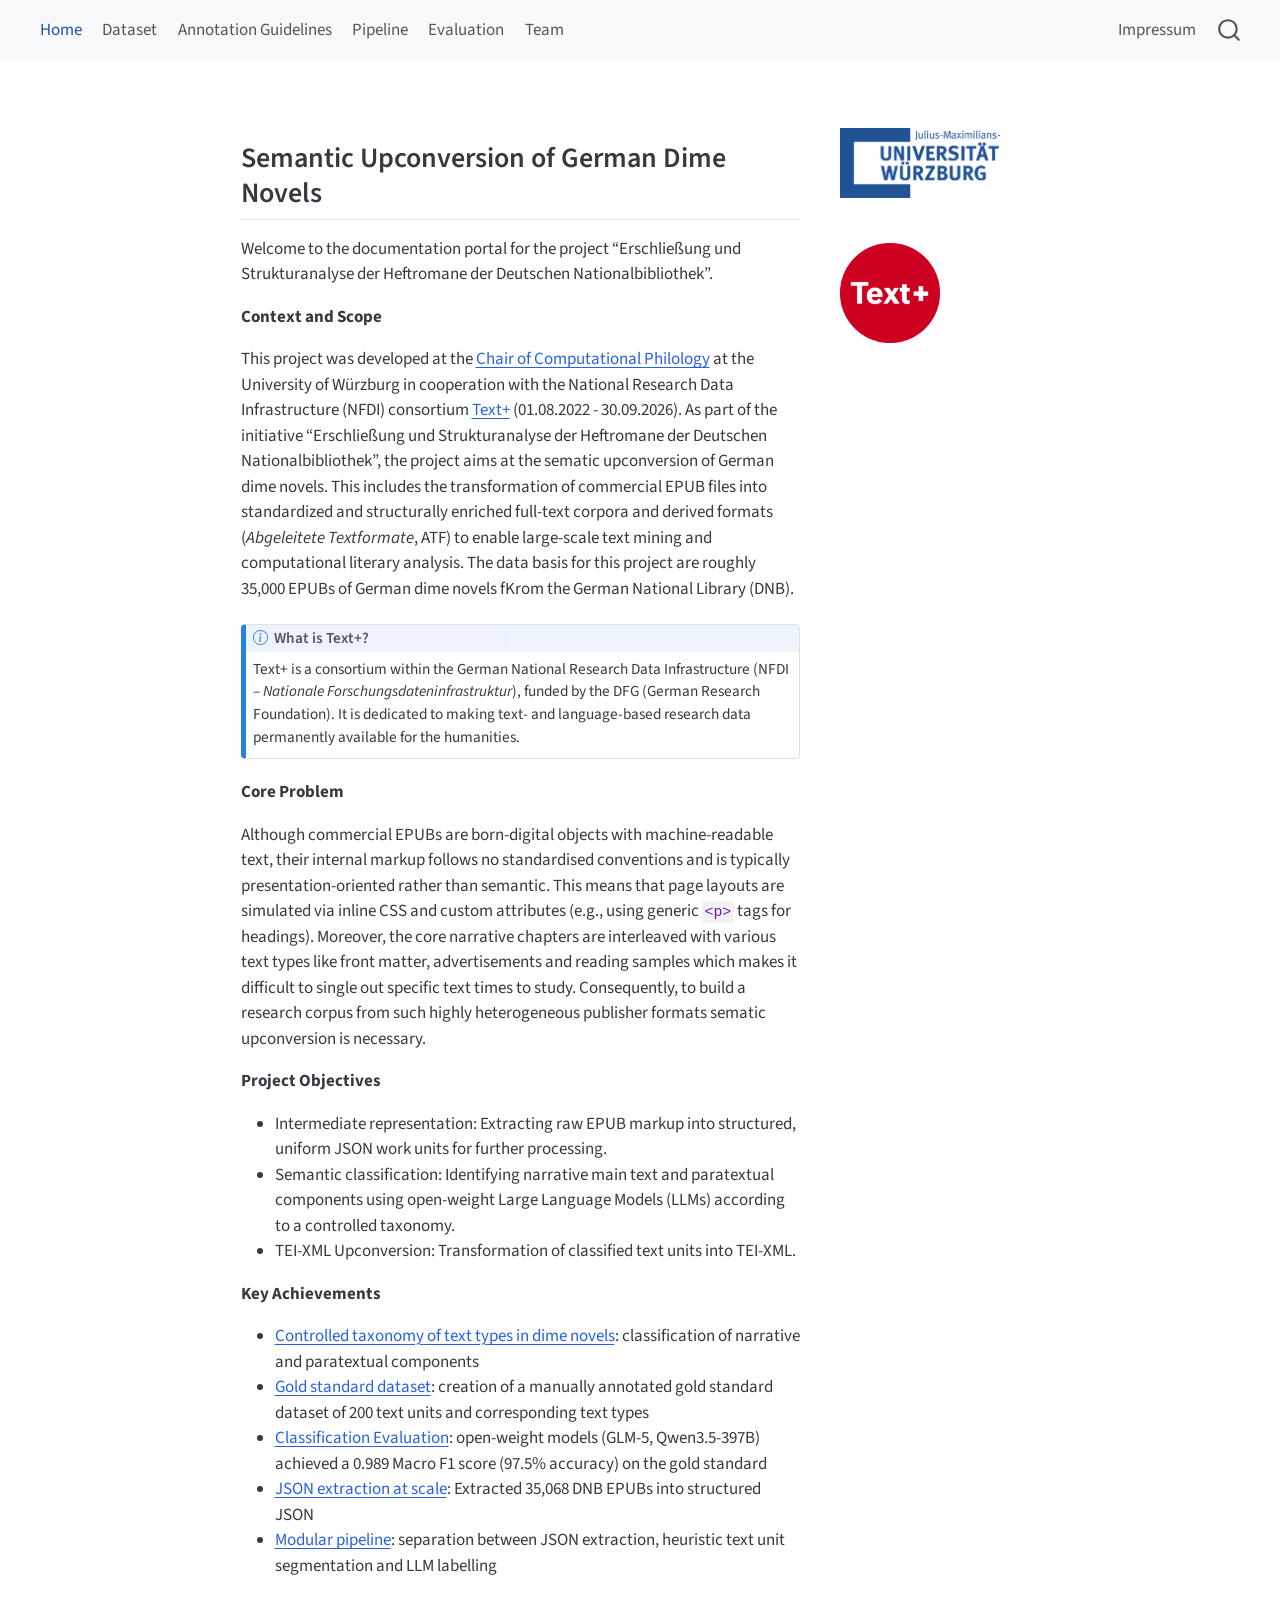
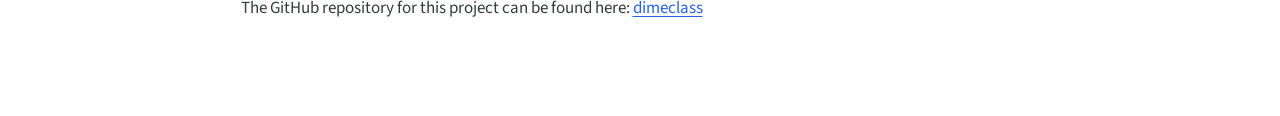
==== docs/index.html @ 3ae47a6f "Initial semantic upconversion website" ====
<!DOCTYPE html>
<html xmlns="http://www.w3.org/1999/xhtml" lang="en" xml:lang="en"><head>

<meta charset="utf-8">
<meta name="generator" content="quarto-1.10.18">

<meta name="viewport" content="width=device-width, initial-scale=1.0, user-scalable=yes">


<title>index</title>
<style>
/* Default styles provided by pandoc.
** See https://pandoc.org/MANUAL.html#variables-for-html for config info.
*/
span.smallcaps{font-variant: small-caps;}
div.columns{display: flex; gap: 1.5em;}
div.column{flex: auto;}
@media screen {
div.columns{gap: min(4vw, 1.5em);}
div.column{overflow-x: auto;}
}
div.hanging-indent{margin-left: 1.5em; text-indent: -1.5em;}
ul.task-list{list-style: none;}
ul.task-list li input[type="checkbox"] {
  width: 0.8em;
  margin: 0 0.8em 0.2em -1em; /* quarto-specific, see https://github.com/quarto-dev/quarto-cli/issues/4556 */ 
  vertical-align: middle;
}
</style>


<script src="site_libs/quarto-nav/quarto-nav.js"></script>
<script src="site_libs/quarto-nav/headroom.min.js"></script>
<script src="site_libs/clipboard/clipboard.min.js"></script>
<script src="site_libs/quarto-search/autocomplete.umd.js"></script>
<script src="site_libs/quarto-search/fuse.min.js"></script>
<script src="site_libs/quarto-search/quarto-search.js"></script>
<meta name="quarto:offset" content="./">
<script src="site_libs/quarto-html/quarto.js" type="module"></script>
<script src="site_libs/quarto-html/tabsets/tabsets.js" type="module"></script>
<script src="site_libs/quarto-html/popper.min.js"></script>
<script src="site_libs/quarto-html/tippy.umd.min.js"></script>
<script src="site_libs/quarto-html/anchor.min.js"></script>
<link href="site_libs/quarto-html/tippy.css" rel="stylesheet">
<link href="site_libs/quarto-html/quarto-syntax-highlighting-64a204ab8560d761af7679ceaba22944.css" rel="stylesheet" id="quarto-text-highlighting-styles">
<script src="site_libs/bootstrap/bootstrap.min.js"></script>
<link href="site_libs/bootstrap/bootstrap-icons.css" rel="stylesheet">
<link href="site_libs/bootstrap/bootstrap-172ba59bd5e0b52282274ba0c0cc16fc.min.css" rel="stylesheet" append-hash="true" id="quarto-bootstrap" data-mode="light">
<script id="quarto-search-options" type="application/json">{
  "location": "navbar",
  "copy-button": false,
  "collapse-after": 3,
  "panel-placement": "end",
  "type": "overlay",
  "limit": 50,
  "keyboard-shortcut": [
    "f",
    "/",
    "s"
  ],
  "show-item-context": false,
  "language": {
    "search-no-results-text": "No results",
    "search-matching-documents-text": "matching documents",
    "search-copy-link-title": "Copy link to search",
    "search-hide-matches-text": "Hide additional matches",
    "search-more-match-text": "more match in this document",
    "search-more-matches-text": "more matches in this document",
    "search-clear-button-title": "Clear",
    "search-text-placeholder": "",
    "search-detached-cancel-button-title": "Cancel",
    "search-submit-button-title": "Submit",
    "search-label": "Search"
  }
}</script>


</head>

<body class="nav-fixed fullcontent quarto-light">

<div id="quarto-search-results"></div>
  <header id="quarto-header" class="headroom fixed-top">
    <nav class="navbar navbar-expand-lg " data-bs-theme="dark">
      <div class="navbar-container container-fluid">
            <div id="quarto-search" class="" title="Search"></div>
          <button class="navbar-toggler" type="button" data-bs-toggle="collapse" data-bs-target="#navbarCollapse" aria-controls="navbarCollapse" role="menu" aria-expanded="false" aria-label="Toggle navigation" onclick="if (window.quartoToggleHeadroom) { window.quartoToggleHeadroom(); }">
  <span class="navbar-toggler-icon"></span>
</button>
          <div class="collapse navbar-collapse" id="navbarCollapse">
            <ul class="navbar-nav navbar-nav-scroll me-auto">
  <li class="nav-item">
    <a class="nav-link active" href="./index.html" aria-current="page"> 
<span class="menu-text">Home</span></a>
  </li>  
  <li class="nav-item">
    <a class="nav-link" href="./dataset.html"> 
<span class="menu-text">Dataset</span></a>
  </li>  
  <li class="nav-item">
    <a class="nav-link" href="./guidelines.html"> 
<span class="menu-text">Annotation Guidelines</span></a>
  </li>  
  <li class="nav-item">
    <a class="nav-link" href="./pipeline.html"> 
<span class="menu-text">Pipeline</span></a>
  </li>  
  <li class="nav-item">
    <a class="nav-link" href="./evaluation.html"> 
<span class="menu-text">Evaluation</span></a>
  </li>  
  <li class="nav-item">
    <a class="nav-link" href="./team.html"> 
<span class="menu-text">Team</span></a>
  </li>  
</ul>
            <ul class="navbar-nav navbar-nav-scroll ms-auto">
  <li class="nav-item">
    <a class="nav-link" href="./impressum.html"> 
<span class="menu-text">Impressum</span></a>
  </li>  
</ul>
          </div> <!-- /navcollapse -->
            <div class="quarto-navbar-tools">
</div>
      </div> <!-- /container-fluid -->
    </nav>
</header>
<!-- content -->
<div id="quarto-content" class="quarto-container page-columns page-rows-contents page-layout-article page-navbar">
<!-- sidebar -->
<!-- margin-sidebar -->
    
<!-- main -->
<main class="content" id="quarto-document-content"><header id="title-block-header" class="quarto-title-block"></header>




<div class="columns">
<div class="column" style="width:70%;">
<section id="semantic-upconversion-of-german-dime-novels" class="level2">
<h2 class="anchored" data-anchor-id="semantic-upconversion-of-german-dime-novels">Semantic Upconversion of German Dime Novels</h2>
<p>Welcome to the documentation portal for the project “Erschließung und Strukturanalyse der Heftromane der Deutschen Nationalbibliothek”.</p>
<p><strong>Context and Scope</strong></p>
<p>This project was developed at the <a href="https://www.germanistik.uni-wuerzburg.de/computerphilologie/">Chair of Computational Philology</a> at the University of Würzburg in cooperation with the National Research Data Infrastructure (NFDI) consortium <a href="https://text-plus.org/">Text+</a> (01.08.2022 - 30.09.2026). As part of the initiative “Erschließung und Strukturanalyse der Heftromane der Deutschen Nationalbibliothek”, the project aims at the sematic upconversion of German dime novels. This includes the transformation of commercial EPUB files into standardized and structurally enriched full-text corpora and derived formats (<em>Abgeleitete Textformate</em>, ATF) to enable large-scale text mining and computational literary analysis. The data basis for this project are roughly 35,000 EPUBs of German dime novels fKrom the German National Library (DNB).</p>
<div class="callout callout-style-default callout-note callout-titled">
<div class="callout-header d-flex align-content-center">
<div class="callout-icon-container">
<i class="callout-icon"></i>
</div>
<div class="callout-title-container flex-fill">
<span class="screen-reader-only">Note</span>What is Text+?
</div>
</div>
<div class="callout-body-container callout-body">
<p>Text+ is a consortium within the German National Research Data Infrastructure (NFDI – <em>Nationale Forschungsdateninfrastruktur</em>), funded by the DFG (German Research Foundation). It is dedicated to making text- and language-based research data permanently available for the humanities.</p>
</div>
</div>
<p><strong>Core Problem</strong></p>
<p>Although commercial EPUBs are born-digital objects with machine-readable text, their internal markup follows no standardised conventions and is typically presentation-oriented rather than semantic. This means that page layouts are simulated via inline CSS and custom attributes (e.g., using generic <code>&lt;p&gt;</code> tags for headings). Moreover, the core narrative chapters are interleaved with various text types like front matter, advertisements and reading samples which makes it difficult to single out specific text times to study. Consequently, to build a research corpus from such highly heterogeneous publisher formats sematic upconversion is necessary.</p>
<p><strong>Project Objectives</strong></p>
<ul>
<li>Intermediate representation: Extracting raw EPUB markup into structured, uniform JSON work units for further processing.</li>
<li>Semantic classification: Identifying narrative main text and paratextual components using open-weight Large Language Models (LLMs) according to a controlled taxonomy.</li>
<li>TEI-XML Upconversion: Transformation of classified text units into TEI-XML.</li>
</ul>
<p><strong>Key Achievements</strong></p>
<ul>
<li><a href="./guidelines.html">Controlled taxonomy of text types in dime novels</a>: classification of narrative and paratextual components</li>
<li><a href="./dataset.html">Gold standard dataset</a>: creation of a manually annotated gold standard dataset of 200 text units and corresponding text types</li>
<li><a href="./evaluation.html">Classification Evaluation</a>: open-weight models (GLM-5, Qwen3.5-397B) achieved a 0.989 Macro F1 score (97.5% accuracy) on the gold standard</li>
<li><a href="./pipeline.html">JSON extraction at scale</a>: Extracted 35,068 DNB EPUBs into structured JSON</li>
<li><a href="./pipeline.html#stage-1-from-heterogeneous-epubs-to-normalized-json">Modular pipeline</a>: separation between JSON extraction, heuristic text unit segmentation and LLM labelling</li>
</ul>
<p>The GitHub repository for this project can be found here: <a href="https://github.com/cophi-wue/dimeclass">dimeclass</a></p>
</section>
</div><div class="column" style="width:5%;">

</div><div class="column" style="width:25%;">
<div style="display: flex; flex-direction: column; align-items: center; gap: 28px; padding-top: 20px;">
<p><a href="https://www.uni-wuerzburg.de"><img src="images/unilogo4cohne.png" class="img-fluid" style="width:80.0%"></a></p>
<p><a href="https://www.text-plus.org"><img src="images/textplus_logo_RGB.png" class="img-fluid" style="width:50.0%"></a></p>
</div>
</div>
</div>



</main> <!-- /main -->
<script id="quarto-html-after-body" type="application/javascript">
  window.document.addEventListener("DOMContentLoaded", function (event) {
    const icon = "";
    const anchorJS = new window.AnchorJS();
    anchorJS.options = {
      placement: 'right',
      icon: icon
    };
    anchorJS.add('.anchored');
    const isCodeAnnotation = (el) => {
      for (const clz of el.classList) {
        if (clz.startsWith('code-annotation-')) {                     
          return true;
        }
      }
      return false;
    }
    const onCopySuccess = function(e) {
      // button target
      const button = e.trigger;
      // don't keep focus
      button.blur();
      // flash "checked"
      button.classList.add('code-copy-button-checked');
      var currentTitle = button.getAttribute("title");
      button.setAttribute("title", "Copied!");
      let tooltip;
      if (window.bootstrap) {
        button.setAttribute("data-bs-toggle", "tooltip");
        button.setAttribute("data-bs-placement", "left");
        button.setAttribute("data-bs-title", "Copied!");
        tooltip = new bootstrap.Tooltip(button, 
          { trigger: "manual", 
            customClass: "code-copy-button-tooltip",
            offset: [0, -8]});
        tooltip.show();    
      }
      setTimeout(function() {
        if (tooltip) {
          tooltip.hide();
          button.removeAttribute("data-bs-title");
          button.removeAttribute("data-bs-toggle");
          button.removeAttribute("data-bs-placement");
        }
        button.setAttribute("title", currentTitle);
        button.classList.remove('code-copy-button-checked');
      }, 1000);
      // clear code selection
      e.clearSelection();
    }
    const getTextToCopy = function(trigger) {
      const outerScaffold = trigger.parentElement.cloneNode(true);
      const codeEl = outerScaffold.querySelector('code');
      for (const childEl of codeEl.children) {
        if (isCodeAnnotation(childEl)) {
          childEl.remove();
        }
      }
      return codeEl.innerText;
    }
    const clipboard = new window.ClipboardJS('.code-copy-button:not([data-in-quarto-modal])', {
      text: getTextToCopy
    });
    clipboard.on('success', onCopySuccess);
    if (window.document.getElementById('quarto-embedded-source-code-modal')) {
      const clipboardModal = new window.ClipboardJS('.code-copy-button[data-in-quarto-modal]', {
        text: getTextToCopy,
        container: window.document.getElementById('quarto-embedded-source-code-modal')
      });
      clipboardModal.on('success', onCopySuccess);
    }
      var localhostRegex = new RegExp(/^(?:http|https):\/\/localhost\:?[0-9]*\//);
      var mailtoRegex = new RegExp(/^mailto:/);
        var filterRegex = new RegExp('/' + window.location.host + '/');
      var isInternal = (href) => {
          return filterRegex.test(href) || localhostRegex.test(href) || mailtoRegex.test(href);
      }
      // Inspect non-navigation links and adorn them if external
     var links = window.document.querySelectorAll('a[href]:not(.nav-link):not(.navbar-brand):not(.toc-action):not(.sidebar-link):not(.sidebar-item-toggle):not(.pagination-link):not(.no-external):not([aria-hidden]):not(.dropdown-item):not(.quarto-navigation-tool):not(.about-link)');
      for (var i=0; i<links.length; i++) {
        const link = links[i];
        if (!isInternal(link.href)) {
          // undo the damage that might have been done by quarto-nav.js in the case of
          // links that we want to consider external
          if (link.dataset.originalHref !== undefined) {
            link.href = link.dataset.originalHref;
          }
        }
      }
    function tippyHover(el, contentFn, onTriggerFn, onUntriggerFn) {
      const config = {
        allowHTML: true,
        maxWidth: 500,
        delay: 100,
        arrow: false,
        appendTo: function(el) {
            return el.parentElement;
        },
        interactive: true,
        interactiveBorder: 10,
        theme: 'quarto',
        placement: 'bottom-start',
      };
      if (contentFn) {
        config.content = contentFn;
      }
      if (onTriggerFn) {
        config.onTrigger = onTriggerFn;
      }
      if (onUntriggerFn) {
        config.onUntrigger = onUntriggerFn;
      }
      window.tippy(el, config); 
    }
    const noterefs = window.document.querySelectorAll('a[role="doc-noteref"]');
    for (var i=0; i<noterefs.length; i++) {
      const ref = noterefs[i];
      tippyHover(ref, function() {
        // use id or data attribute instead here
        let href = ref.getAttribute('data-footnote-href') || ref.getAttribute('href');
        try { href = new URL(href).hash; } catch {}
        const id = href.replace(/^#\/?/, "");
        const note = window.document.getElementById(id);
        if (note) {
          return note.innerHTML;
        } else {
          return "";
        }
      });
    }
    const xrefs = window.document.querySelectorAll('a.quarto-xref');
    const processXRef = (id, note) => {
      // Strip column container classes
      const stripColumnClz = (el) => {
        el.classList.remove("page-full", "page-columns");
        if (el.children) {
          for (const child of el.children) {
            stripColumnClz(child);
          }
        }
      }
      stripColumnClz(note)
      if (id === null || id.startsWith('sec-')) {
        // Special case sections, only their first couple elements
        const container = document.createElement("div");
        if (note.children && note.children.length > 2) {
          container.appendChild(note.children[0].cloneNode(true));
          for (let i = 1; i < note.children.length; i++) {
            const child = note.children[i];
            if (child.tagName === "P" && child.innerText === "") {
              continue;
            } else {
              container.appendChild(child.cloneNode(true));
              break;
            }
          }
          if (window.Quarto?.typesetMath) {
            window.Quarto.typesetMath(container);
          }
          return container.innerHTML
        } else {
          if (window.Quarto?.typesetMath) {
            window.Quarto.typesetMath(note);
          }
          return note.innerHTML;
        }
      } else {
        // Remove any anchor links if they are present
        const anchorLink = note.querySelector('a.anchorjs-link');
        if (anchorLink) {
          anchorLink.remove();
        }
        if (window.Quarto?.typesetMath) {
          window.Quarto.typesetMath(note);
        }
        if (note.classList.contains("callout")) {
          return note.outerHTML;
        } else {
          return note.innerHTML;
        }
      }
    }
    for (var i=0; i<xrefs.length; i++) {
      const xref = xrefs[i];
      tippyHover(xref, undefined, function(instance) {
        instance.disable();
        let url = xref.getAttribute('href');
        let hash = undefined; 
        if (url.startsWith('#')) {
          hash = url;
        } else {
          try { hash = new URL(url).hash; } catch {}
        }
        if (hash) {
          const id = hash.replace(/^#\/?/, "");
          const note = window.document.getElementById(id);
          if (note !== null) {
            try {
              const html = processXRef(id, note.cloneNode(true));
              instance.setContent(html);
            } finally {
              instance.enable();
              instance.show();
            }
          } else {
            // See if we can fetch this
            fetch(url.split('#')[0])
            .then(res => res.text())
            .then(html => {
              const parser = new DOMParser();
              const htmlDoc = parser.parseFromString(html, "text/html");
              const note = htmlDoc.getElementById(id);
              if (note !== null) {
                const html = processXRef(id, note);
                instance.setContent(html);
              } 
            }).finally(() => {
              instance.enable();
              instance.show();
            });
          }
        } else {
          // See if we can fetch a full url (with no hash to target)
          // This is a special case and we should probably do some content thinning / targeting
          fetch(url)
          .then(res => res.text())
          .then(html => {
            const parser = new DOMParser();
            const htmlDoc = parser.parseFromString(html, "text/html");
            const note = htmlDoc.querySelector('main.content');
            if (note !== null) {
              // This should only happen for chapter cross references
              // (since there is no id in the URL)
              // remove the first header
              if (note.children.length > 0 && note.children[0].tagName === "HEADER") {
                note.children[0].remove();
              }
              const html = processXRef(null, note);
              instance.setContent(html);
            } 
          }).finally(() => {
            instance.enable();
            instance.show();
          });
        }
      }, function(instance) {
      });
    }
        let selectedAnnoteEl;
        const selectorForAnnotation = ( cell, annotation) => {
          let cellAttr = 'data-code-cell="' + cell + '"';
          let lineAttr = 'data-code-annotation="' +  annotation + '"';
          const selector = 'span[' + cellAttr + '][' + lineAttr + ']';
          return selector;
        }
        const selectCodeLines = (annoteEl) => {
          const doc = window.document;
          const targetCell = annoteEl.getAttribute("data-target-cell");
          const targetAnnotation = annoteEl.getAttribute("data-target-annotation");
          const annoteSpan = window.document.querySelector(selectorForAnnotation(targetCell, targetAnnotation));
          const lines = annoteSpan.getAttribute("data-code-lines").split(",");
          const lineIds = lines.map((line) => {
            return targetCell + "-" + line;
          })
          let top = null;
          let height = null;
          let parent = null;
          if (lineIds.length > 0) {
              //compute the position of the single el (top and bottom and make a div)
              const el = window.document.getElementById(lineIds[0]);
              top = el.offsetTop;
              height = el.offsetHeight;
              parent = el.parentElement.parentElement;
            if (lineIds.length > 1) {
              const lastEl = window.document.getElementById(lineIds[lineIds.length - 1]);
              const bottom = lastEl.offsetTop + lastEl.offsetHeight;
              height = bottom - top;
            }
            if (top !== null && height !== null && parent !== null) {
              // cook up a div (if necessary) and position it 
              let div = window.document.getElementById("code-annotation-line-highlight");
              if (div === null) {
                div = window.document.createElement("div");
                div.setAttribute("id", "code-annotation-line-highlight");
                div.style.position = 'absolute';
                parent.appendChild(div);
              }
              div.style.top = top - 2 + "px";
              div.style.height = height + 4 + "px";
              div.style.left = 0;
              let gutterDiv = window.document.getElementById("code-annotation-line-highlight-gutter");
              if (gutterDiv === null) {
                gutterDiv = window.document.createElement("div");
                gutterDiv.setAttribute("id", "code-annotation-line-highlight-gutter");
                gutterDiv.style.position = 'absolute';
                const codeCell = window.document.getElementById(targetCell);
                const gutter = codeCell.querySelector('.code-annotation-gutter');
                gutter.appendChild(gutterDiv);
              }
              gutterDiv.style.top = top - 2 + "px";
              gutterDiv.style.height = height + 4 + "px";
            }
            selectedAnnoteEl = annoteEl;
          }
        };
        const unselectCodeLines = () => {
          const elementsIds = ["code-annotation-line-highlight", "code-annotation-line-highlight-gutter"];
          elementsIds.forEach((elId) => {
            const div = window.document.getElementById(elId);
            if (div) {
              div.remove();
            }
          });
          selectedAnnoteEl = undefined;
        };
          // Handle positioning of the toggle
      window.addEventListener(
        "resize",
        throttle(() => {
          elRect = undefined;
          if (selectedAnnoteEl) {
            selectCodeLines(selectedAnnoteEl);
          }
        }, 10)
      );
      function throttle(fn, ms) {
      let throttle = false;
      let timer;
        return (...args) => {
          if(!throttle) { // first call gets through
              fn.apply(this, args);
              throttle = true;
          } else { // all the others get throttled
              if(timer) clearTimeout(timer); // cancel #2
              timer = setTimeout(() => {
                fn.apply(this, args);
                timer = throttle = false;
              }, ms);
          }
        };
      }
        // Attach click handler to the DT
        const annoteDls = window.document.querySelectorAll('dt[data-target-cell]');
        for (const annoteDlNode of annoteDls) {
          annoteDlNode.addEventListener('click', (event) => {
            const clickedEl = event.target;
            if (clickedEl !== selectedAnnoteEl) {
              unselectCodeLines();
              const activeEl = window.document.querySelector('dt[data-target-cell].code-annotation-active');
              if (activeEl) {
                activeEl.classList.remove('code-annotation-active');
              }
              selectCodeLines(clickedEl);
              clickedEl.classList.add('code-annotation-active');
            } else {
              // Unselect the line
              unselectCodeLines();
              clickedEl.classList.remove('code-annotation-active');
            }
          });
        }
    const findCites = (el) => {
      const parentEl = el.parentElement;
      if (parentEl) {
        const cites = parentEl.dataset.cites;
        if (cites) {
          return {
            el,
            cites: cites.split(' ')
          };
        } else {
          return findCites(el.parentElement)
        }
      } else {
        return undefined;
      }
    };
    var bibliorefs = window.document.querySelectorAll('a[role="doc-biblioref"]');
    for (var i=0; i<bibliorefs.length; i++) {
      const ref = bibliorefs[i];
      const citeInfo = findCites(ref);
      if (citeInfo) {
        tippyHover(citeInfo.el, function() {
          var popup = window.document.createElement('div');
          citeInfo.cites.forEach(function(cite) {
            var citeDiv = window.document.createElement('div');
            citeDiv.classList.add('hanging-indent');
            citeDiv.classList.add('csl-entry');
            var biblioDiv = window.document.getElementById('ref-' + cite);
            if (biblioDiv) {
              citeDiv.innerHTML = biblioDiv.innerHTML;
            }
            popup.appendChild(citeDiv);
          });
          return popup.innerHTML;
        });
      }
    }
  });
  </script>
</div> <!-- /content -->




</body></html>
---- docs/site_libs/quarto-html/tippy.css ----
.tippy-box[data-animation=fade][data-state=hidden]{opacity:0}[data-tippy-root]{max-width:calc(100vw - 10px)}.tippy-box{position:relative;background-color:#333;color:#fff;border-radius:4px;font-size:14px;line-height:1.4;white-space:normal;outline:0;transition-property:transform,visibility,opacity}.tippy-box[data-placement^=top]>.tippy-arrow{bottom:0}.tippy-box[data-placement^=top]>.tippy-arrow:before{bottom:-7px;left:0;border-width:8px 8px 0;border-top-color:initial;transform-origin:center top}.tippy-box[data-placement^=bottom]>.tippy-arrow{top:0}.tippy-box[data-placement^=bottom]>.tippy-arrow:before{top:-7px;left:0;border-width:0 8px 8px;border-bottom-color:initial;transform-origin:center bottom}.tippy-box[data-placement^=left]>.tippy-arrow{right:0}.tippy-box[data-placement^=left]>.tippy-arrow:before{border-width:8px 0 8px 8px;border-left-color:initial;right:-7px;transform-origin:center left}.tippy-box[data-placement^=right]>.tippy-arrow{left:0}.tippy-box[data-placement^=right]>.tippy-arrow:before{left:-7px;border-width:8px 8px 8px 0;border-right-color:initial;transform-origin:center right}.tippy-box[data-inertia][data-state=visible]{transition-timing-function:cubic-bezier(.54,1.5,.38,1.11)}.tippy-arrow{width:16px;height:16px;color:#333}.tippy-arrow:before{content:"";position:absolute;border-color:transparent;border-style:solid}.tippy-content{position:relative;padding:5px 9px;z-index:1}
---- docs/site_libs/quarto-html/quarto-syntax-highlighting-64a204ab8560d761af7679ceaba22944.css ----
/* quarto syntax highlight colors */
:root {
  --quarto-hl-ot-color: #003B4F;
  --quarto-hl-at-color: #657422;
  --quarto-hl-ss-color: #20794D;
  --quarto-hl-an-color: #5E5E5E;
  --quarto-hl-fu-color: #4758AB;
  --quarto-hl-st-color: #20794D;
  --quarto-hl-cf-color: #003B4F;
  --quarto-hl-op-color: #5E5E5E;
  --quarto-hl-er-color: #AD0000;
  --quarto-hl-bn-color: #AD0000;
  --quarto-hl-al-color: #AD0000;
  --quarto-hl-va-color: #111111;
  --quarto-hl-bu-color: inherit;
  --quarto-hl-ex-color: inherit;
  --quarto-hl-pp-color: #AD0000;
  --quarto-hl-in-color: #5E5E5E;
  --quarto-hl-vs-color: #20794D;
  --quarto-hl-wa-color: #5E5E5E;
  --quarto-hl-do-color: #5E5E5E;
  --quarto-hl-im-color: #00769E;
  --quarto-hl-ch-color: #20794D;
  --quarto-hl-dt-color: #AD0000;
  --quarto-hl-fl-color: #AD0000;
  --quarto-hl-co-color: #5E5E5E;
  --quarto-hl-cv-color: #5E5E5E;
  --quarto-hl-cn-color: #8f5902;
  --quarto-hl-sc-color: #5E5E5E;
  --quarto-hl-dv-color: #AD0000;
  --quarto-hl-kw-color: #003B4F;
}

/* other quarto variables */
:root {
  --quarto-font-monospace: SFMono-Regular, Menlo, Monaco, Consolas, "Liberation Mono", "Courier New", monospace;
}

/* syntax highlight based on Pandoc's rules */
pre > code.sourceCode > span {
  color: #003B4F;
}

code.sourceCode > span {
  color: #003B4F;
}

div.sourceCode,
div.sourceCode pre.sourceCode {
  color: #003B4F;
}

/* Normal */
code span {
  color: #003B4F;
}

/* Alert */
code span.al {
  color: #AD0000;
  font-style: inherit;
}

/* Annotation */
code span.an {
  color: #5E5E5E;
  font-style: inherit;
}

/* Attribute */
code span.at {
  color: #657422;
  font-style: inherit;
}

/* BaseN */
code span.bn {
  color: #AD0000;
  font-style: inherit;
}

/* BuiltIn */
code span.bu {
  font-style: inherit;
}

/* ControlFlow */
code span.cf {
  color: #003B4F;
  font-weight: bold;
  font-style: inherit;
}

/* Char */
code span.ch {
  color: #20794D;
  font-style: inherit;
}

/* Constant */
code span.cn {
  color: #8f5902;
  font-style: inherit;
}

/* Comment */
code span.co {
  color: #5E5E5E;
  font-style: inherit;
}

/* CommentVar */
code span.cv {
  color: #5E5E5E;
  font-style: italic;
}

/* Documentation */
code span.do {
  color: #5E5E5E;
  font-style: italic;
}

/* DataType */
code span.dt {
  color: #AD0000;
  font-style: inherit;
}

/* DecVal */
code span.dv {
  color: #AD0000;
  font-style: inherit;
}

/* Error */
code span.er {
  color: #AD0000;
  font-style: inherit;
}

/* Extension */
code span.ex {
  font-style: inherit;
}

/* Float */
code span.fl {
  color: #AD0000;
  font-style: inherit;
}

/* Function */
code span.fu {
  color: #4758AB;
  font-style: inherit;
}

/* Import */
code span.im {
  color: #00769E;
  font-style: inherit;
}

/* Information */
code span.in {
  color: #5E5E5E;
  font-style: inherit;
}

/* Keyword */
code span.kw {
  color: #003B4F;
  font-weight: bold;
  font-style: inherit;
}

/* Operator */
code span.op {
  color: #5E5E5E;
  font-style: inherit;
}

/* Other */
code span.ot {
  color: #003B4F;
  font-style: inherit;
}

/* Preprocessor */
code span.pp {
  color: #AD0000;
  font-style: inherit;
}

/* SpecialChar */
code span.sc {
  color: #5E5E5E;
  font-style: inherit;
}

/* SpecialString */
code span.ss {
  color: #20794D;
  font-style: inherit;
}

/* String */
code span.st {
  color: #20794D;
  font-style: inherit;
}

/* Variable */
code span.va {
  color: #111111;
  font-style: inherit;
}

/* VerbatimString */
code span.vs {
  color: #20794D;
  font-style: inherit;
}

/* Warning */
code span.wa {
  color: #5E5E5E;
  font-style: italic;
}

.prevent-inlining {
  content: "</";
}

/*# sourceMappingURL=9d8d5bb603a83b8298b89080a598c93b.css.map */
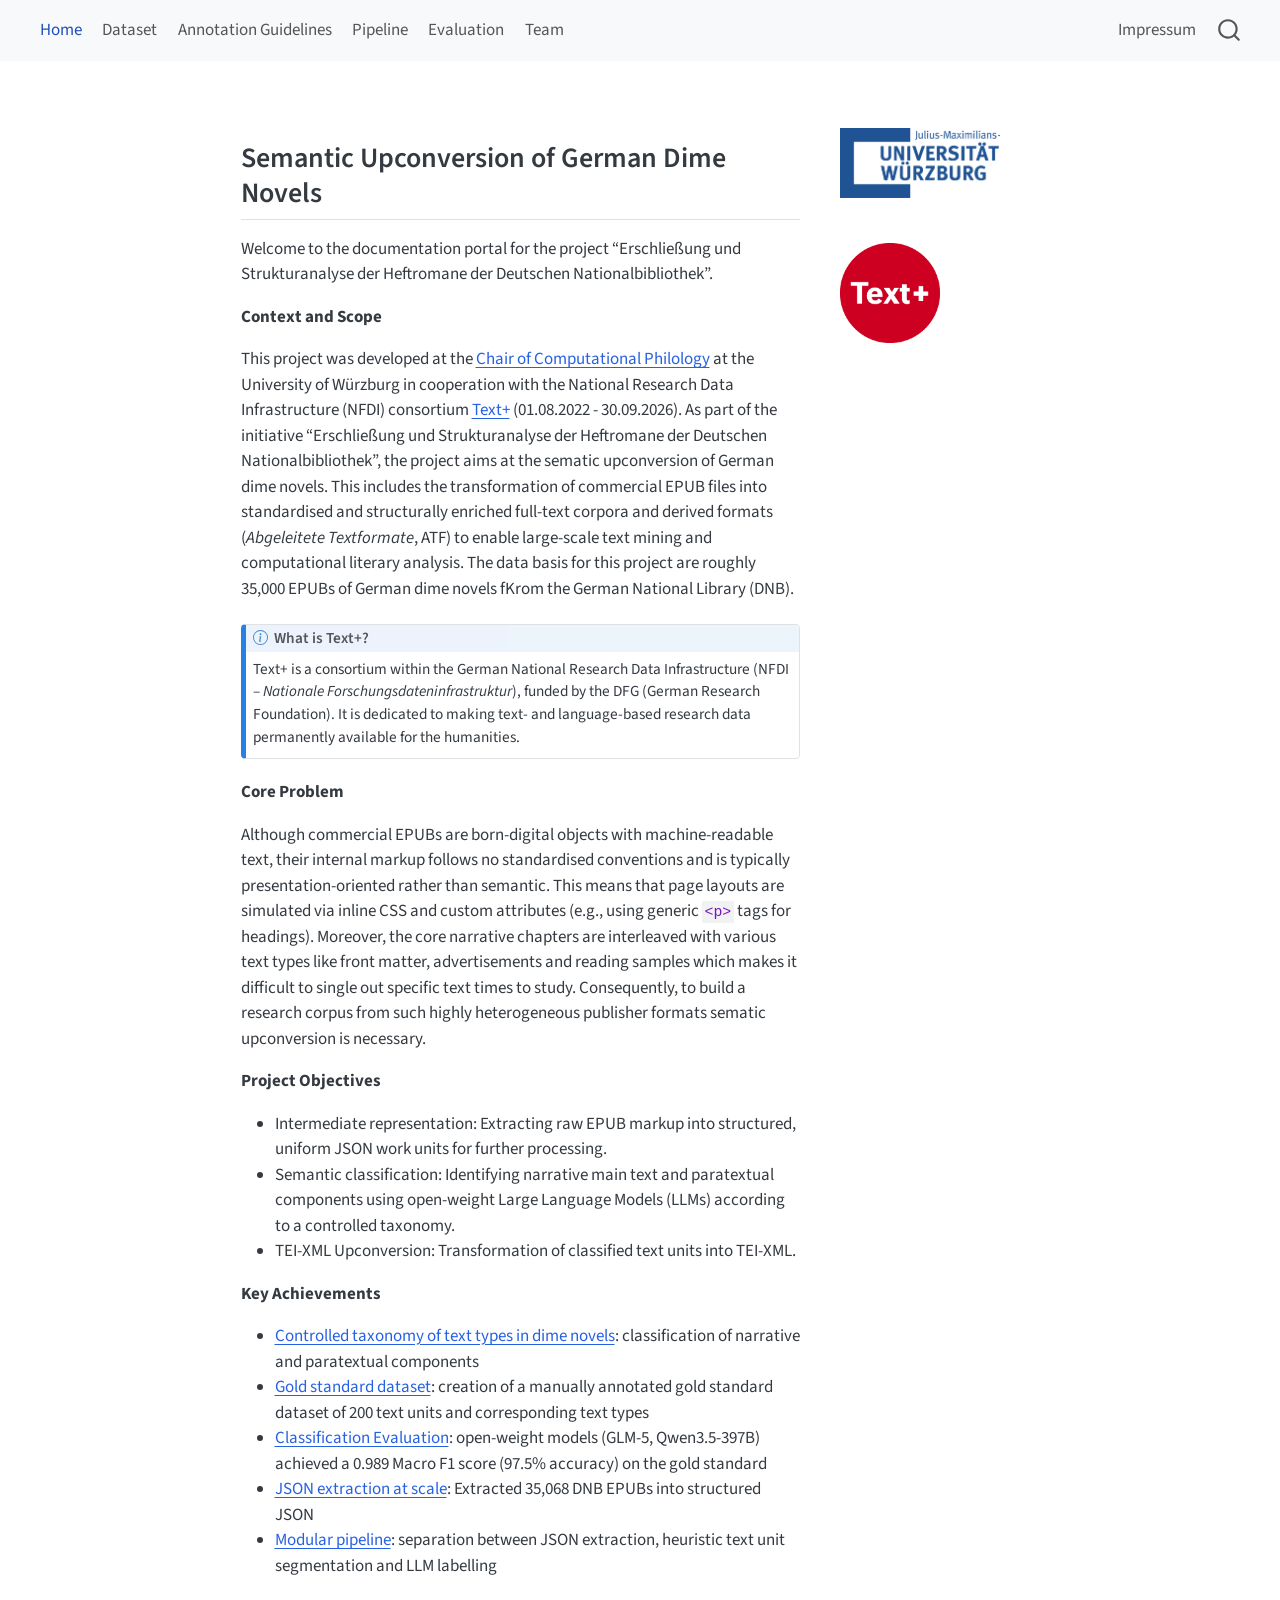
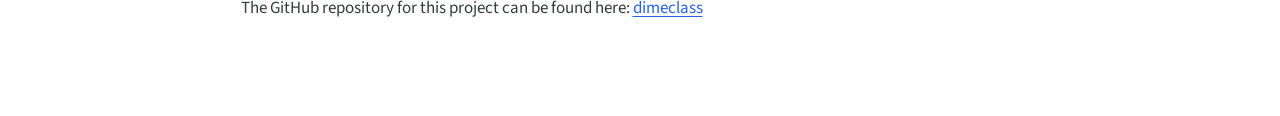
==== commit eef01411: "edit text" ====
--- a/docs/index.html
+++ b/docs/index.html
@@ -143,7 +143,7 @@
 <h2 class="anchored" data-anchor-id="semantic-upconversion-of-german-dime-novels">Semantic Upconversion of German Dime Novels</h2>
 <p>Welcome to the documentation portal for the project “Erschließung und Strukturanalyse der Heftromane der Deutschen Nationalbibliothek”.</p>
 <p><strong>Context and Scope</strong></p>
-<p>This project was developed at the <a href="https://www.germanistik.uni-wuerzburg.de/computerphilologie/">Chair of Computational Philology</a> at the University of Würzburg in cooperation with the National Research Data Infrastructure (NFDI) consortium <a href="https://text-plus.org/">Text+</a> (01.08.2022 - 30.09.2026). As part of the initiative “Erschließung und Strukturanalyse der Heftromane der Deutschen Nationalbibliothek”, the project aims at the sematic upconversion of German dime novels. This includes the transformation of commercial EPUB files into standardized and structurally enriched full-text corpora and derived formats (<em>Abgeleitete Textformate</em>, ATF) to enable large-scale text mining and computational literary analysis. The data basis for this project are roughly 35,000 EPUBs of German dime novels fKrom the German National Library (DNB).</p>
+<p>This project was developed at the <a href="https://www.germanistik.uni-wuerzburg.de/computerphilologie/">Chair of Computational Philology</a> at the University of Würzburg in cooperation with the National Research Data Infrastructure (NFDI) consortium <a href="https://text-plus.org/">Text+</a> (01.08.2022 - 30.09.2026). As part of the initiative “Erschließung und Strukturanalyse der Heftromane der Deutschen Nationalbibliothek”, the project aims at the sematic upconversion of German dime novels. This includes the transformation of commercial EPUB files into standardised and structurally enriched full-text corpora and derived formats (<em>Abgeleitete Textformate</em>, ATF) to enable large-scale text mining and computational literary analysis. The data basis for this project are roughly 35,000 EPUBs of German dime novels fKrom the German National Library (DNB).</p>
 <div class="callout callout-style-default callout-note callout-titled">
 <div class="callout-header d-flex align-content-center">
 <div class="callout-icon-container">
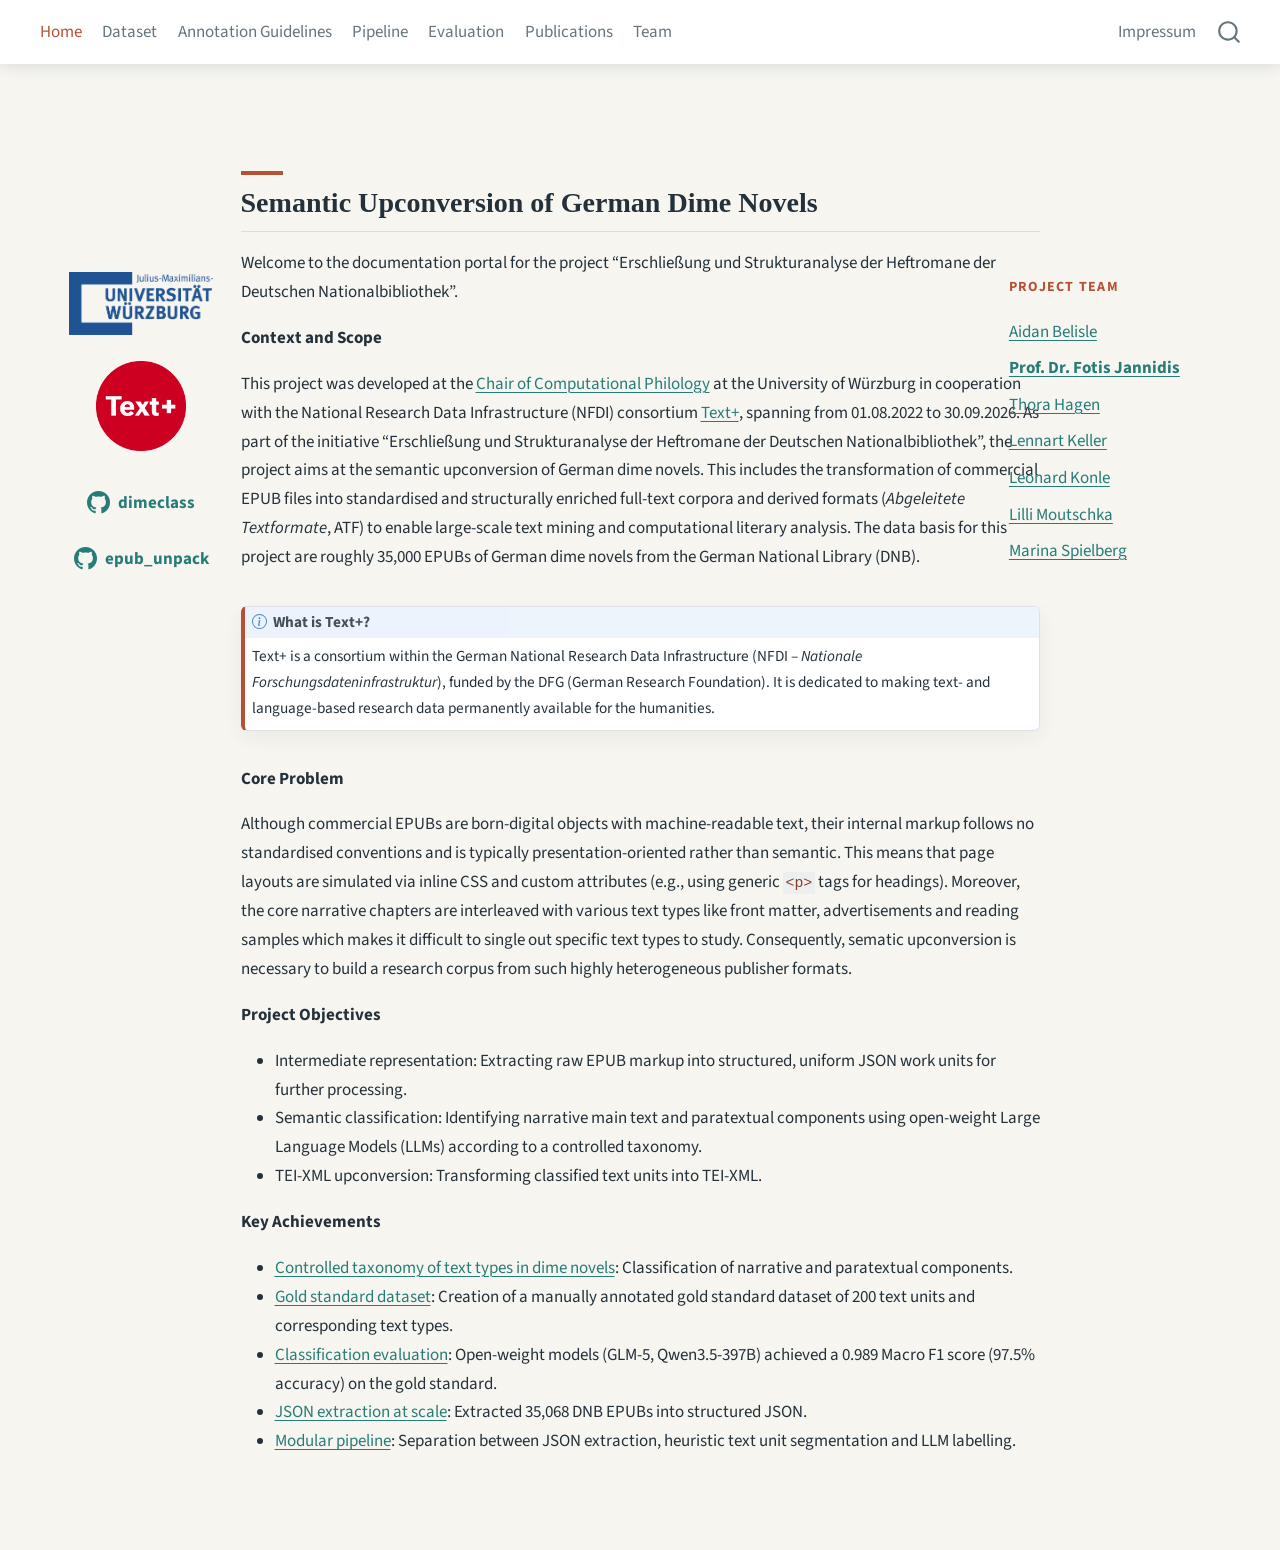
==== commit 9e24e85d: "configure final production design" ====
--- a/docs/index.html
+++ b/docs/index.html
@@ -75,6 +75,7 @@
 }</script>
 
 
+<link rel="stylesheet" href="styles-playground.css">
 </head>
 
 <body class="nav-fixed fullcontent quarto-light">
@@ -110,6 +111,10 @@
 <span class="menu-text">Evaluation</span></a>
   </li>  
   <li class="nav-item">
+    <a class="nav-link" href="./publications.pdf"> 
+<span class="menu-text">Publications</span></a>
+  </li>  
+  <li class="nav-item">
     <a class="nav-link" href="./team.html"> 
 <span class="menu-text">Team</span></a>
   </li>  
@@ -137,13 +142,22 @@
 
 
 
-<div class="columns">
-<div class="column" style="width:70%;">
+<div class="columns index-page">
+<div class="column" style="width:20%;">
+<div class="index-brand-rail">
+<p><a href="https://www.uni-wuerzburg.de"><img src="images/unilogo4cohne.png" class="img-fluid" style="width:80.0%"></a></p>
+<p><a href="https://www.text-plus.org"><img src="images/textplus_logo_RGB.png" class="img-fluid" style="width:50.0%"></a></p>
+<div class="repository-links">
+<p><a class="repository-link" href="https://github.com/cophi-wue/dimeclass" aria-label="dimeclass GitHub repository" title="dimeclass GitHub repository"><i class="bi bi-github" aria-hidden="true"></i><span>dimeclass</span></a></p>
+<p><a class="repository-link" href="https://github.com/cophi-wue/epub_unpack" aria-label="epub_unpack GitHub repository" title="epub_unpack GitHub repository"><i class="bi bi-github" aria-hidden="true"></i><span>epub_unpack</span></a></p>
+</div>
+</div>
+</div><div class="column index-main-column" style="width:55%;">
 <section id="semantic-upconversion-of-german-dime-novels" class="level2">
 <h2 class="anchored" data-anchor-id="semantic-upconversion-of-german-dime-novels">Semantic Upconversion of German Dime Novels</h2>
 <p>Welcome to the documentation portal for the project “Erschließung und Strukturanalyse der Heftromane der Deutschen Nationalbibliothek”.</p>
 <p><strong>Context and Scope</strong></p>
-<p>This project was developed at the <a href="https://www.germanistik.uni-wuerzburg.de/computerphilologie/">Chair of Computational Philology</a> at the University of Würzburg in cooperation with the National Research Data Infrastructure (NFDI) consortium <a href="https://text-plus.org/">Text+</a> (01.08.2022 - 30.09.2026). As part of the initiative “Erschließung und Strukturanalyse der Heftromane der Deutschen Nationalbibliothek”, the project aims at the sematic upconversion of German dime novels. This includes the transformation of commercial EPUB files into standardised and structurally enriched full-text corpora and derived formats (<em>Abgeleitete Textformate</em>, ATF) to enable large-scale text mining and computational literary analysis. The data basis for this project are roughly 35,000 EPUBs of German dime novels fKrom the German National Library (DNB).</p>
+<p>This project was developed at the <a href="https://www.germanistik.uni-wuerzburg.de/computerphilologie/">Chair of Computational Philology</a> at the University of Würzburg in cooperation with the National Research Data Infrastructure (NFDI) consortium <a href="https://text-plus.org/">Text+</a>, spanning from 01.08.2022 to 30.09.2026. As part of the initiative “Erschließung und Strukturanalyse der Heftromane der Deutschen Nationalbibliothek”, the project aims at the semantic upconversion of German dime novels. This includes the transformation of commercial EPUB files into standardised and structurally enriched full-text corpora and derived formats (<em>Abgeleitete Textformate</em>, ATF) to enable large-scale text mining and computational literary analysis. The data basis for this project are roughly 35,000 EPUBs of German dime novels from the German National Library (DNB).</p>
 <div class="callout callout-style-default callout-note callout-titled">
 <div class="callout-header d-flex align-content-center">
 <div class="callout-icon-container">
@@ -158,29 +172,34 @@
 </div>
 </div>
 <p><strong>Core Problem</strong></p>
-<p>Although commercial EPUBs are born-digital objects with machine-readable text, their internal markup follows no standardised conventions and is typically presentation-oriented rather than semantic. This means that page layouts are simulated via inline CSS and custom attributes (e.g., using generic <code>&lt;p&gt;</code> tags for headings). Moreover, the core narrative chapters are interleaved with various text types like front matter, advertisements and reading samples which makes it difficult to single out specific text times to study. Consequently, to build a research corpus from such highly heterogeneous publisher formats sematic upconversion is necessary.</p>
+<p>Although commercial EPUBs are born-digital objects with machine-readable text, their internal markup follows no standardised conventions and is typically presentation-oriented rather than semantic. This means that page layouts are simulated via inline CSS and custom attributes (e.g., using generic <code>&lt;p&gt;</code> tags for headings). Moreover, the core narrative chapters are interleaved with various text types like front matter, advertisements and reading samples which makes it difficult to single out specific text types to study. Consequently, sematic upconversion is necessary to build a research corpus from such highly heterogeneous publisher formats.</p>
 <p><strong>Project Objectives</strong></p>
 <ul>
 <li>Intermediate representation: Extracting raw EPUB markup into structured, uniform JSON work units for further processing.</li>
 <li>Semantic classification: Identifying narrative main text and paratextual components using open-weight Large Language Models (LLMs) according to a controlled taxonomy.</li>
-<li>TEI-XML Upconversion: Transformation of classified text units into TEI-XML.</li>
+<li>TEI-XML upconversion: Transforming classified text units into TEI-XML.</li>
 </ul>
 <p><strong>Key Achievements</strong></p>
 <ul>
-<li><a href="./guidelines.html">Controlled taxonomy of text types in dime novels</a>: classification of narrative and paratextual components</li>
-<li><a href="./dataset.html">Gold standard dataset</a>: creation of a manually annotated gold standard dataset of 200 text units and corresponding text types</li>
-<li><a href="./evaluation.html">Classification Evaluation</a>: open-weight models (GLM-5, Qwen3.5-397B) achieved a 0.989 Macro F1 score (97.5% accuracy) on the gold standard</li>
-<li><a href="./pipeline.html">JSON extraction at scale</a>: Extracted 35,068 DNB EPUBs into structured JSON</li>
-<li><a href="./pipeline.html#stage-1-from-heterogeneous-epubs-to-normalized-json">Modular pipeline</a>: separation between JSON extraction, heuristic text unit segmentation and LLM labelling</li>
+<li><a href="./guidelines.html">Controlled taxonomy of text types in dime novels</a>: Classification of narrative and paratextual components.</li>
+<li><a href="./dataset.html">Gold standard dataset</a>: Creation of a manually annotated gold standard dataset of 200 text units and corresponding text types.</li>
+<li><a href="./evaluation.html">Classification evaluation</a>: Open-weight models (GLM-5, Qwen3.5-397B) achieved a 0.989 Macro F1 score (97.5% accuracy) on the gold standard.</li>
+<li><a href="./pipeline.html">JSON extraction at scale</a>: Extracted 35,068 DNB EPUBs into structured JSON.</li>
+<li><a href="./pipeline.html#stage-1-from-heterogeneous-epubs-to-normalized-json">Modular pipeline</a>: Separation between JSON extraction, heuristic text unit segmentation and LLM labelling.</li>
 </ul>
-<p>The GitHub repository for this project can be found here: <a href="https://github.com/cophi-wue/dimeclass">dimeclass</a></p>
 </section>
-</div><div class="column" style="width:5%;">
-
 </div><div class="column" style="width:25%;">
-<div style="display: flex; flex-direction: column; align-items: center; gap: 28px; padding-top: 20px;">
-<p><a href="https://www.uni-wuerzburg.de"><img src="images/unilogo4cohne.png" class="img-fluid" style="width:80.0%"></a></p>
-<p><a href="https://www.text-plus.org"><img src="images/textplus_logo_RGB.png" class="img-fluid" style="width:50.0%"></a></p>
+<div class="index-team-list">
+<p><strong>Project team</strong></p>
+<ul>
+<li><a href="./team.html#aidan-belisle">Aidan Belisle</a></li>
+<li><a href="./team.html#fotis-jannidis"><strong>Prof.&nbsp;Dr.&nbsp;Fotis Jannidis</strong></a></li>
+<li><a href="./team.html#thora-hagen">Thora Hagen</a></li>
+<li><a href="./team.html#lennart-keller">Lennart Keller</a></li>
+<li><a href="./team.html#leonard-konle">Leonard Konle</a></li>
+<li><a href="./team.html#lilli-moutschka">Lilli Moutschka</a></li>
+<li><a href="./team.html#marina-spielberg">Marina Spielberg</a></li>
+</ul>
 </div>
 </div>
 </div>
--- a/docs/styles-playground.css
+++ b/docs/styles-playground.css
@@ -0,0 +1,508 @@
+/* Shared production styles for the default Quarto build and playground profile. */
+
+:root {
+  --playground-ink: #24313a;
+  --playground-muted: #66747d;
+  --playground-paper: #f6f5f0;
+  --playground-panel: #ffffff;
+  --playground-accent: #b55236;
+  --playground-accent-soft: #ead8d0;
+  --playground-teal: #287c78;
+  --playground-teal-soft: #dcebe8;
+  --playground-rule: #d9dfdc;
+  --playground-shadow: 0 0.7rem 1.8rem rgba(36, 49, 58, 0.1);
+}
+
+html {
+  scroll-behavior: smooth;
+}
+
+body {
+  color: var(--playground-ink);
+  background:
+    linear-gradient(rgba(246, 245, 240, 0.96), rgba(246, 245, 240, 0.96)),
+    repeating-linear-gradient(0deg, rgba(36, 49, 58, 0.018) 0, rgba(36, 49, 58, 0.018) 1px, transparent 1px, transparent 4px);
+  line-height: 1.7;
+}
+
+.navbar {
+  --bs-navbar-color: var(--playground-ink);
+  --bs-navbar-hover-color: var(--playground-accent);
+  --bs-navbar-active-color: var(--playground-accent);
+  --bs-navbar-brand-color: var(--playground-ink);
+  --bs-navbar-brand-hover-color: var(--playground-accent);
+  background-color: var(--playground-panel) !important;
+  border-bottom: 0;
+  box-shadow: 0 2px 14px rgba(36, 49, 58, 0.13);
+}
+
+.navbar-brand {
+  font-weight: 700;
+  letter-spacing: 0.01em;
+}
+
+.navbar .nav-link {
+  color: var(--playground-muted) !important;
+}
+
+.navbar .nav-link.active {
+  opacity: 1;
+  color: var(--playground-accent) !important;
+}
+
+.aa-DetachedSearchButton,
+.aa-DetachedSearchButtonIcon,
+.navbar #quarto-search .aa-Label svg,
+.navbar #quarto-search .aa-SubmitIcon {
+  color: var(--playground-muted) !important;
+  fill: currentColor;
+  opacity: 1 !important;
+}
+
+main.content {
+  max-width: 1100px;
+}
+
+@media (min-width: 1100px) {
+  .index-page {
+    position: static;
+    display: block !important;
+    width: auto;
+  }
+
+  .index-page > .column {
+    width: 100% !important;
+  }
+
+  .index-page > .index-main-column {
+    flex: none !important;
+    width: 100% !important;
+    max-width: 1100px;
+    margin-right: auto;
+    margin-left: auto;
+  }
+
+  .index-page > .column:first-child,
+  .index-page > .column:last-child {
+    position: absolute;
+    top: 16rem;
+    width: 180px !important;
+  }
+
+  .index-page > .column:first-child {
+    left: clamp(1rem, 4vw, 5rem);
+  }
+
+  .index-page > .column:last-child {
+    right: clamp(1rem, 4vw, 5rem);
+    width: 220px !important;
+  }
+
+  .index-page > .column:first-child > .index-brand-rail,
+  .index-page > .column:last-child > .index-team-list {
+    padding-top: 0;
+  }
+
+  .index-page > .column:first-child > .index-brand-rail {
+    align-items: flex-start;
+  }
+
+  .index-page > .column:last-child > .index-team-list {
+    text-align: left;
+  }
+}
+
+@media (min-width: 768px) and (max-width: 1099px) {
+  .index-page {
+    display: grid !important;
+    grid-template-columns: 150px minmax(0, 1fr) 180px;
+    column-gap: 2rem;
+  }
+
+  .index-page > .column {
+    width: auto !important;
+  }
+
+  .index-page > .column > .index-brand-rail,
+  .index-page > .column > .index-team-list {
+    padding-top: 8rem;
+  }
+
+  .index-page > .column:first-child > .index-brand-rail {
+    align-items: flex-start;
+  }
+
+  .index-page > .column:last-child > .index-team-list {
+    text-align: left;
+  }
+}
+
+.index-brand-rail {
+  display: flex;
+  flex-direction: column;
+  align-items: center;
+  gap: 1.5rem;
+  padding-top: 1.25rem;
+}
+
+.index-brand-rail > p {
+  margin: 0;
+  text-align: center;
+}
+
+.index-brand-rail img {
+  height: auto;
+  max-width: 100%;
+}
+
+.repository-links {
+  width: 100%;
+  padding-top: 0;
+  text-align: center;
+}
+
+.repository-link {
+  display: flex;
+  align-items: center;
+  justify-content: center;
+  gap: 0.45rem;
+  margin: 0.45rem auto;
+  font-size: 1rem;
+  font-weight: 700;
+  text-decoration: none;
+}
+
+.repository-link .bi {
+  font-size: 1.35rem;
+}
+
+.index-team-list {
+  padding-top: 1.25rem;
+}
+
+.index-team-list > p:first-child strong {
+  color: var(--playground-accent);
+  font-size: 0.82rem;
+  letter-spacing: 0.09em;
+  text-transform: uppercase;
+}
+
+.index-team-list ul {
+  list-style: none;
+  margin-left: 0;
+  padding-left: 0;
+}
+
+.index-team-list li {
+  margin: 0.45rem 0;
+}
+
+.index-team-list a strong {
+  color: inherit;
+}
+
+.quarto-title-block {
+  margin-bottom: 3rem;
+}
+
+h1,
+h2,
+h3 {
+  font-family: Georgia, "Times New Roman", serif;
+  font-weight: 600;
+}
+
+h1 {
+  max-width: 15ch;
+  color: var(--playground-ink);
+  font-size: clamp(2.3rem, 5vw, 4rem);
+  line-height: 1.08;
+}
+
+h2 {
+  margin-top: 3.5rem;
+  padding-bottom: 0.65rem;
+  border-bottom: 1px solid var(--playground-rule);
+  color: var(--playground-ink);
+}
+
+h2::before {
+  display: block;
+  width: 2.5rem;
+  margin-bottom: 0.7rem;
+  border-top: 4px solid var(--playground-accent);
+  content: "";
+}
+
+h3,
+h4 {
+  margin-top: 2rem;
+  color: var(--playground-ink);
+}
+
+a {
+  color: var(--playground-teal);
+  text-decoration-thickness: 0.08em;
+  text-underline-offset: 0.18em;
+}
+
+a:hover {
+  color: var(--playground-accent);
+}
+
+strong {
+  color: var(--playground-ink);
+}
+
+blockquote {
+  margin: 2rem 0;
+  padding: 0.8rem 1.5rem;
+  border-left: 4px solid var(--playground-teal);
+  color: var(--playground-muted);
+  font-family: Georgia, "Times New Roman", serif;
+  font-size: 1.08rem;
+}
+
+figure {
+  margin: 2.5rem auto;
+}
+
+.quarto-lightbox img,
+figure img {
+  border: 1px solid rgba(36, 49, 58, 0.08);
+  border-radius: 0.35rem;
+  box-shadow: var(--playground-shadow);
+}
+
+figcaption {
+  max-width: 70ch;
+  margin: 0.75rem auto 0;
+  color: var(--playground-muted);
+  font-size: 0.9rem;
+  text-align: center;
+}
+
+.callout {
+  margin: 2rem 0;
+  background: var(--playground-panel);
+  border: 1px solid var(--playground-rule);
+  border-left: 4px solid var(--playground-accent) !important;
+  border-radius: 0.35rem;
+  box-shadow: 0 0.4rem 1.2rem rgba(36, 49, 58, 0.06);
+}
+
+.callout.callout-tip {
+  border-left-color: var(--playground-teal) !important;
+}
+
+.callout.callout-warning {
+  border-left-color: #bd812b !important;
+}
+
+.callout .callout-title-container {
+  color: var(--playground-ink);
+  font-weight: 700;
+}
+
+table {
+  overflow: hidden;
+  background: var(--playground-panel);
+  border-color: var(--playground-rule);
+  box-shadow: 0 0.25rem 0.8rem rgba(36, 49, 58, 0.04);
+}
+
+table thead th {
+  color: var(--playground-ink);
+  background: var(--playground-teal-soft);
+  border-bottom: 2px solid var(--playground-teal);
+}
+
+table tbody tr:nth-child(even) {
+  background: rgba(220, 235, 232, 0.28);
+}
+
+code {
+  color: #8c3e2a;
+  background: rgba(181, 82, 54, 0.08);
+}
+
+pre {
+  border: 1px solid var(--playground-rule);
+  border-radius: 0.35rem;
+  box-shadow: 0 0.3rem 1rem rgba(36, 49, 58, 0.06);
+}
+
+#TOC,
+.toc-actions {
+  border-color: var(--playground-rule);
+}
+
+#TOC .nav-link.active {
+  color: var(--playground-accent);
+  border-left-color: var(--playground-accent);
+}
+
+.column > p:first-child strong:first-child {
+  color: var(--playground-accent);
+  letter-spacing: 0.03em;
+  text-transform: uppercase;
+}
+
+.team-page {
+  --team-card-padding: clamp(1.2rem, 2.5vw, 1.7rem);
+}
+
+.team-page > h2 {
+  max-width: 18ch;
+  margin-bottom: 3.5rem;
+}
+
+.team-section {
+  margin: 3.5rem 0;
+}
+
+.team-section > p:first-child {
+  margin-bottom: 1.25rem;
+}
+
+.team-section > p:first-child strong {
+  color: var(--playground-accent);
+  font-size: 0.82rem;
+  letter-spacing: 0.09em;
+  text-transform: uppercase;
+}
+
+.team-grid {
+  display: grid;
+  grid-template-columns: repeat(2, minmax(0, 1fr));
+  gap: 1.25rem;
+}
+
+.team-card {
+  min-width: 0;
+  padding: var(--team-card-padding);
+  background: var(--playground-panel);
+  border: 1px solid var(--playground-rule);
+  border-top: 3px solid var(--playground-teal-soft);
+  border-radius: 0.35rem;
+  box-shadow: 0 0.45rem 1.2rem rgba(36, 49, 58, 0.06);
+}
+
+.team-card-lead {
+  border-top-color: var(--playground-accent);
+}
+
+.team-card-featured {
+  border-top-color: var(--playground-teal-soft);
+}
+
+.team-card > p:first-child {
+  margin-top: 0;
+  margin-bottom: 1rem;
+  color: var(--playground-ink);
+  font-family: Georgia, "Times New Roman", serif;
+  font-size: 1.35rem;
+  line-height: 1.2;
+}
+
+.team-card-lead > p:first-child {
+  font-family: inherit;
+  font-size: 1rem;
+  line-height: 1.7;
+}
+
+.team-card-lead > p:first-child strong {
+  display: inline;
+  margin-bottom: 0;
+  font-family: Georgia, "Times New Roman", serif;
+  font-size: 1.35rem;
+  line-height: 1.2;
+}
+
+.team-card > p:last-child {
+  margin-bottom: 0;
+}
+
+.team-card em {
+  color: var(--playground-muted);
+  font-size: 0.92rem;
+}
+
+.team-card a {
+  font-weight: 600;
+}
+
+.orcid-link,
+.contact-link {
+  display: inline-block;
+  padding: 0.12rem 0.4rem;
+  border: 1px solid #a6ce39;
+  border-radius: 0.2rem;
+  color: #5b7614;
+  font-size: 0.82rem;
+  text-decoration: none;
+}
+
+.project-period {
+  color: var(--playground-ink);
+}
+
+.team-assistants {
+  padding-top: 0.5rem;
+}
+
+.team-grid-compact {
+  grid-template-columns: repeat(2, minmax(0, 1fr));
+}
+
+.team-grid-compact .team-card > p:first-child {
+  margin-bottom: 0;
+  font-family: inherit;
+  font-size: 1rem;
+  line-height: 1.5;
+}
+
+@media (max-width: 767px) {
+  body {
+    line-height: 1.6;
+  }
+
+  main.content {
+    padding-right: 1.25rem;
+    padding-left: 1.25rem;
+  }
+
+  h1 {
+    font-size: 2.45rem;
+  }
+
+  h2 {
+    margin-top: 2.75rem;
+  }
+
+  figure img {
+    max-width: 100%;
+  }
+
+  .team-page > h2 {
+    margin-bottom: 2.5rem;
+  }
+
+  .team-section {
+    margin: 2.75rem 0;
+  }
+
+  .team-grid,
+  .team-grid-compact {
+    grid-template-columns: 1fr;
+  }
+
+  .index-brand-rail,
+  .index-team-list {
+    padding-top: 0;
+  }
+
+  .index-page {
+    display: block;
+  }
+}
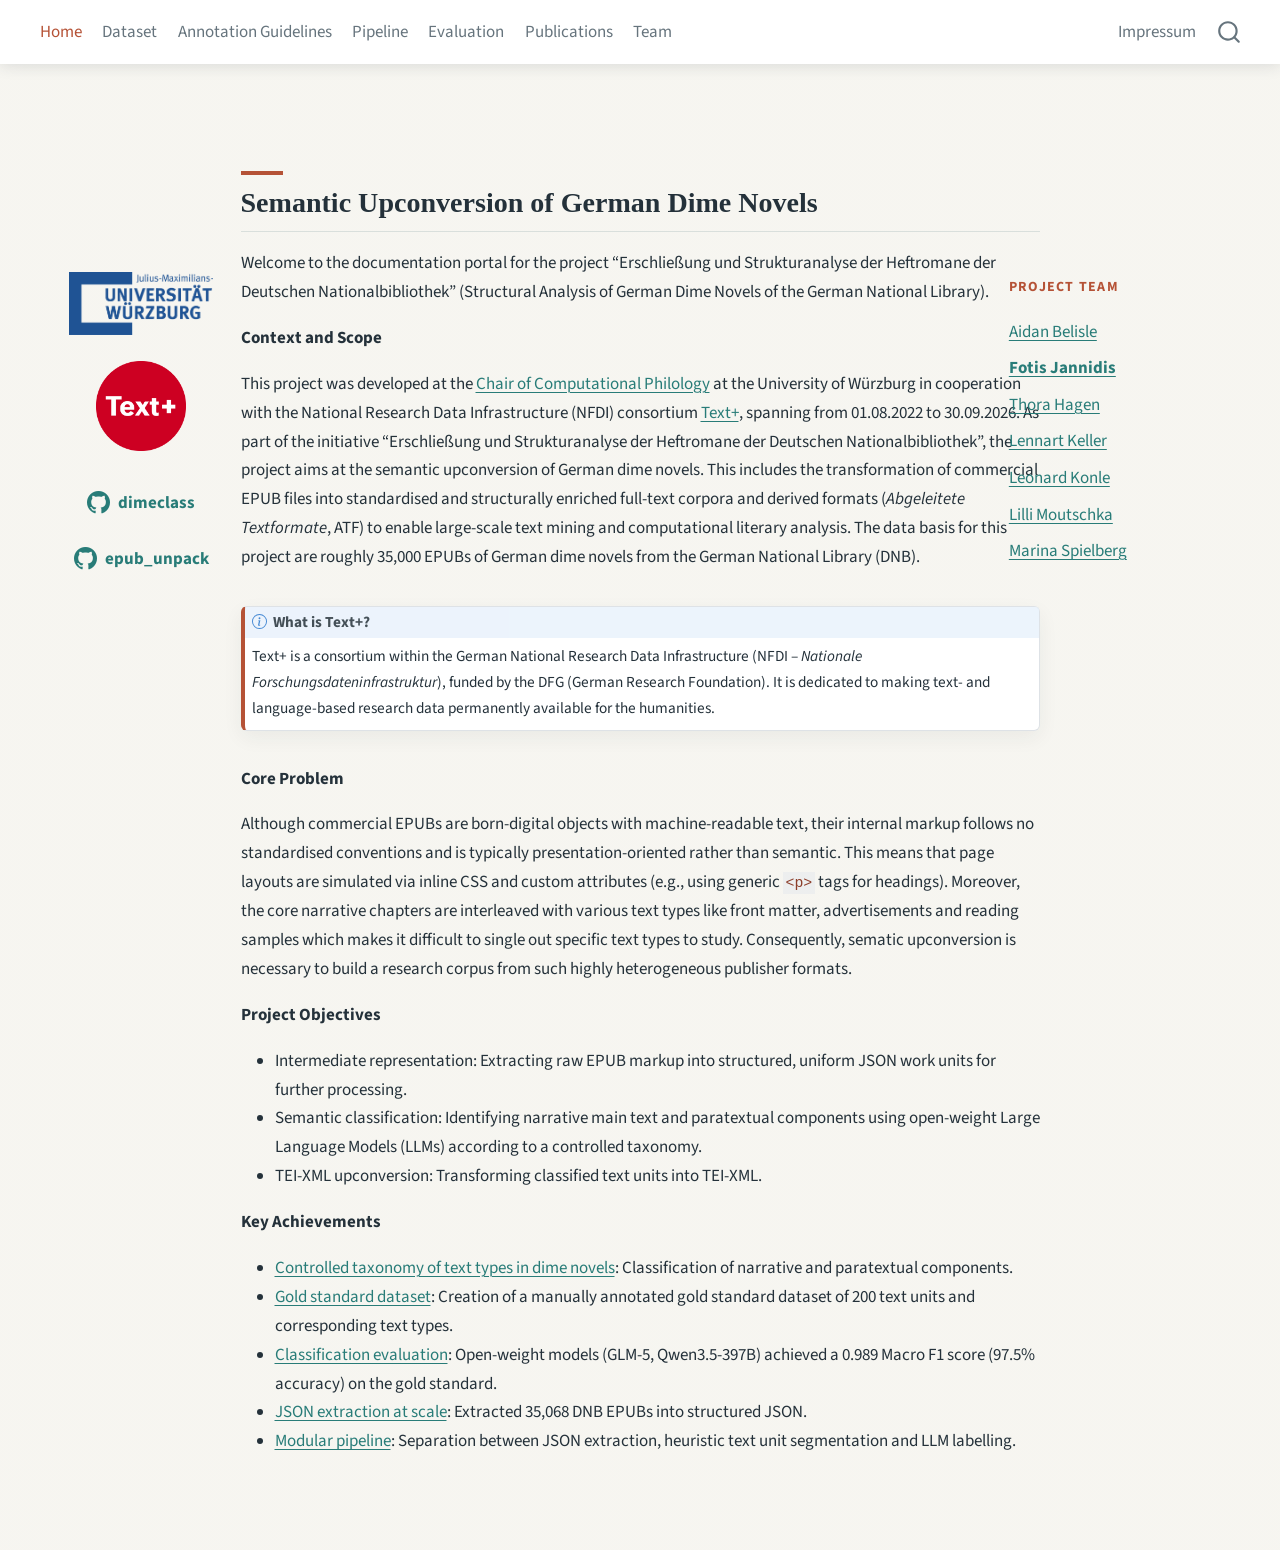
==== commit 936e7fd5: "add text details" ====
--- a/docs/index.html
+++ b/docs/index.html
@@ -75,7 +75,7 @@
 }</script>
 
 
-<link rel="stylesheet" href="styles-playground.css">
+<link rel="stylesheet" href="styles.css">
 </head>
 
 <body class="nav-fixed fullcontent quarto-light">
@@ -155,7 +155,7 @@
 </div><div class="column index-main-column" style="width:55%;">
 <section id="semantic-upconversion-of-german-dime-novels" class="level2">
 <h2 class="anchored" data-anchor-id="semantic-upconversion-of-german-dime-novels">Semantic Upconversion of German Dime Novels</h2>
-<p>Welcome to the documentation portal for the project “Erschließung und Strukturanalyse der Heftromane der Deutschen Nationalbibliothek”.</p>
+<p>Welcome to the documentation portal for the project “Erschließung und Strukturanalyse der Heftromane der Deutschen Nationalbibliothek” (Structural Analysis of German Dime Novels of the German National Library).</p>
 <p><strong>Context and Scope</strong></p>
 <p>This project was developed at the <a href="https://www.germanistik.uni-wuerzburg.de/computerphilologie/">Chair of Computational Philology</a> at the University of Würzburg in cooperation with the National Research Data Infrastructure (NFDI) consortium <a href="https://text-plus.org/">Text+</a>, spanning from 01.08.2022 to 30.09.2026. As part of the initiative “Erschließung und Strukturanalyse der Heftromane der Deutschen Nationalbibliothek”, the project aims at the semantic upconversion of German dime novels. This includes the transformation of commercial EPUB files into standardised and structurally enriched full-text corpora and derived formats (<em>Abgeleitete Textformate</em>, ATF) to enable large-scale text mining and computational literary analysis. The data basis for this project are roughly 35,000 EPUBs of German dime novels from the German National Library (DNB).</p>
 <div class="callout callout-style-default callout-note callout-titled">
@@ -193,7 +193,7 @@
 <p><strong>Project team</strong></p>
 <ul>
 <li><a href="./team.html#aidan-belisle">Aidan Belisle</a></li>
-<li><a href="./team.html#fotis-jannidis"><strong>Prof.&nbsp;Dr.&nbsp;Fotis Jannidis</strong></a></li>
+<li><a href="./team.html#fotis-jannidis"><strong>Fotis Jannidis</strong></a></li>
 <li><a href="./team.html#thora-hagen">Thora Hagen</a></li>
 <li><a href="./team.html#lennart-keller">Lennart Keller</a></li>
 <li><a href="./team.html#leonard-konle">Leonard Konle</a></li>
@@ -207,6 +207,7 @@
 
 
 </main> <!-- /main -->
+<script src="lightbox-history.js"></script>
 <script id="quarto-html-after-body" type="application/javascript">
   window.document.addEventListener("DOMContentLoaded", function (event) {
     const icon = "";
--- a/docs/styles.css
+++ b/docs/styles.css
@@ -0,0 +1,583 @@
+/* Shared production styles for the default Quarto build and playground profile. */
+
+:root {
+  --playground-ink: #24313a;
+  --playground-muted: #66747d;
+  --playground-paper: #f6f5f0;
+  --playground-panel: #ffffff;
+  --playground-accent: #b55236;
+  --playground-accent-soft: #ead8d0;
+  --playground-teal: #287c78;
+  --playground-teal-soft: #dcebe8;
+  --playground-rule: #d9dfdc;
+  --playground-shadow: 0 0.7rem 1.8rem rgba(36, 49, 58, 0.1);
+}
+
+html {
+  scroll-behavior: smooth;
+}
+
+body {
+  color: var(--playground-ink);
+  background:
+    linear-gradient(rgba(246, 245, 240, 0.96), rgba(246, 245, 240, 0.96)),
+    repeating-linear-gradient(0deg, rgba(36, 49, 58, 0.018) 0, rgba(36, 49, 58, 0.018) 1px, transparent 1px, transparent 4px);
+  line-height: 1.7;
+}
+
+.navbar {
+  --bs-navbar-color: var(--playground-ink);
+  --bs-navbar-hover-color: var(--playground-accent);
+  --bs-navbar-active-color: var(--playground-accent);
+  --bs-navbar-brand-color: var(--playground-ink);
+  --bs-navbar-brand-hover-color: var(--playground-accent);
+  background-color: var(--playground-panel) !important;
+  border-bottom: 0;
+  box-shadow: 0 2px 14px rgba(36, 49, 58, 0.13);
+}
+
+.navbar-brand {
+  font-weight: 700;
+  letter-spacing: 0.01em;
+}
+
+.navbar .nav-link {
+  color: var(--playground-muted) !important;
+}
+
+.navbar .nav-link.active {
+  opacity: 1;
+  color: var(--playground-accent) !important;
+}
+
+.aa-DetachedSearchButton,
+.aa-DetachedSearchButtonIcon,
+.navbar #quarto-search .aa-Label svg,
+.navbar #quarto-search .aa-SubmitIcon {
+  color: var(--playground-muted) !important;
+  fill: currentColor;
+  opacity: 1 !important;
+}
+
+main.content {
+  max-width: 1100px;
+}
+
+@media (min-width: 1100px) {
+  .index-page {
+    position: static;
+    display: block !important;
+    width: auto;
+  }
+
+  .index-page > .column {
+    width: 100% !important;
+  }
+
+  .index-page > .index-main-column {
+    flex: none !important;
+    width: 100% !important;
+    max-width: 1100px;
+    margin-right: auto;
+    margin-left: auto;
+  }
+
+  .index-page > .column:first-child,
+  .index-page > .column:last-child {
+    position: absolute;
+    top: 16rem;
+    width: 180px !important;
+  }
+
+  .index-page > .column:first-child {
+    left: clamp(1rem, 4vw, 5rem);
+  }
+
+  .index-page > .column:last-child {
+    right: clamp(1rem, 4vw, 5rem);
+    width: 220px !important;
+  }
+
+  .index-page > .column:first-child > .index-brand-rail,
+  .index-page > .column:last-child > .index-team-list {
+    padding-top: 0;
+  }
+
+  .index-page > .column:first-child > .index-brand-rail {
+    align-items: flex-start;
+  }
+
+  .index-page > .column:last-child > .index-team-list {
+    text-align: left;
+  }
+}
+
+@media (min-width: 768px) and (max-width: 1099px) {
+  .index-page {
+    display: grid !important;
+    grid-template-columns: 150px minmax(0, 1fr) 180px;
+    column-gap: 2rem;
+  }
+
+  .index-page > .column {
+    width: auto !important;
+  }
+
+  .index-page > .column > .index-brand-rail,
+  .index-page > .column > .index-team-list {
+    padding-top: 8rem;
+  }
+
+  .index-page > .column:first-child > .index-brand-rail {
+    align-items: flex-start;
+  }
+
+  .index-page > .column:last-child > .index-team-list {
+    text-align: left;
+  }
+}
+
+.index-brand-rail {
+  display: flex;
+  flex-direction: column;
+  align-items: center;
+  gap: 1.5rem;
+  padding-top: 1.25rem;
+}
+
+.index-brand-rail > p {
+  margin: 0;
+  text-align: center;
+}
+
+.index-brand-rail img {
+  height: auto;
+  max-width: 100%;
+}
+
+.repository-links {
+  width: 100%;
+  padding-top: 0;
+  text-align: center;
+}
+
+.repository-link {
+  display: flex;
+  align-items: center;
+  justify-content: center;
+  gap: 0.45rem;
+  margin: 0.45rem auto;
+  font-size: 1rem;
+  font-weight: 700;
+  text-decoration: none;
+}
+
+.repository-link .bi {
+  font-size: 1.35rem;
+}
+
+.index-team-list {
+  padding-top: 1.25rem;
+}
+
+.index-team-list > p:first-child strong {
+  color: var(--playground-accent);
+  font-size: 0.82rem;
+  letter-spacing: 0.09em;
+  text-transform: uppercase;
+}
+
+.index-team-list ul {
+  list-style: none;
+  margin-left: 0;
+  padding-left: 0;
+}
+
+.index-team-list li {
+  margin: 0.45rem 0;
+}
+
+.index-team-list a strong {
+  color: inherit;
+}
+
+.quarto-title-block {
+  margin-bottom: 3rem;
+}
+
+h1,
+h2,
+h3 {
+  font-family: Georgia, "Times New Roman", serif;
+  font-weight: 600;
+}
+
+h1 {
+  max-width: 15ch;
+  color: var(--playground-ink);
+  font-size: clamp(2.3rem, 5vw, 4rem);
+  line-height: 1.08;
+}
+
+h2 {
+  margin-top: 3.5rem;
+  padding-bottom: 0.65rem;
+  border-bottom: 1px solid var(--playground-rule);
+  color: var(--playground-ink);
+}
+
+h2::before {
+  display: block;
+  width: 2.5rem;
+  margin-bottom: 0.7rem;
+  border-top: 4px solid var(--playground-accent);
+  content: "";
+}
+
+h3,
+h4 {
+  margin-top: 2rem;
+  color: var(--playground-ink);
+}
+
+a {
+  color: var(--playground-teal);
+  text-decoration-thickness: 0.08em;
+  text-underline-offset: 0.18em;
+}
+
+a:hover {
+  color: var(--playground-accent);
+}
+
+strong {
+  color: var(--playground-ink);
+}
+
+blockquote {
+  margin: 2rem 0;
+  padding: 0.8rem 1.5rem;
+  border-left: 4px solid var(--playground-teal);
+  color: var(--playground-muted);
+  font-family: Georgia, "Times New Roman", serif;
+  font-size: 1.08rem;
+}
+
+figure {
+  margin: 2.5rem auto;
+}
+
+.quarto-lightbox img,
+figure img {
+  border: 1px solid rgba(36, 49, 58, 0.08);
+  border-radius: 0.35rem;
+  box-shadow: var(--playground-shadow);
+}
+
+.glightbox-container .gslide-description {
+  display: none !important;
+}
+
+figcaption {
+  max-width: 70ch;
+  margin: 0.75rem auto 0;
+  color: var(--playground-muted);
+  font-size: 0.9rem;
+  text-align: center;
+}
+
+.callout {
+  margin: 2rem 0;
+  background: var(--playground-panel);
+  border: 1px solid var(--playground-rule);
+  border-left: 4px solid var(--playground-accent) !important;
+  border-radius: 0.35rem;
+  box-shadow: 0 0.4rem 1.2rem rgba(36, 49, 58, 0.06);
+}
+
+.callout.callout-tip {
+  border-left-color: var(--playground-teal) !important;
+}
+
+.callout.callout-warning {
+  border-left-color: #bd812b !important;
+}
+
+.callout .callout-title-container {
+  color: var(--playground-ink);
+  font-weight: 700;
+}
+
+table {
+  overflow: hidden;
+  background: var(--playground-panel);
+  border-color: var(--playground-rule);
+  box-shadow: 0 0.25rem 0.8rem rgba(36, 49, 58, 0.04);
+}
+
+table thead th {
+  color: var(--playground-ink);
+  background: var(--playground-teal-soft);
+  border-bottom: 2px solid var(--playground-teal);
+}
+
+table tbody tr:nth-child(even) {
+  background: rgba(220, 235, 232, 0.28);
+}
+
+code {
+  color: #8c3e2a;
+  background: rgba(181, 82, 54, 0.08);
+}
+
+pre {
+  border: 1px solid var(--playground-rule);
+  border-radius: 0.35rem;
+  box-shadow: 0 0.3rem 1rem rgba(36, 49, 58, 0.06);
+}
+
+#TOC,
+.toc-actions {
+  border-color: var(--playground-rule);
+}
+
+#TOC .nav-link.active {
+  color: var(--playground-accent);
+  border-left-color: var(--playground-accent);
+}
+
+.column > p:first-child strong:first-child {
+  color: var(--playground-accent);
+  letter-spacing: 0.03em;
+  text-transform: uppercase;
+}
+
+.team-page {
+  --team-card-padding: clamp(1.2rem, 2.5vw, 1.7rem);
+}
+
+.team-page > h2 {
+  max-width: 18ch;
+  margin-bottom: 3.5rem;
+}
+
+.team-section {
+  margin: 3.5rem 0;
+}
+
+.team-section > p:first-child {
+  margin-bottom: 1.25rem;
+}
+
+.team-section > p:first-child strong {
+  color: var(--playground-accent);
+  font-size: 0.82rem;
+  letter-spacing: 0.09em;
+  text-transform: uppercase;
+}
+
+.team-grid {
+  display: grid;
+  grid-template-columns: repeat(2, minmax(0, 1fr));
+  gap: 1.25rem;
+}
+
+.team-card {
+  min-width: 0;
+  padding: var(--team-card-padding);
+  background: var(--playground-panel);
+  border: 1px solid var(--playground-rule);
+  border-top: 3px solid var(--playground-teal-soft);
+  border-radius: 0.35rem;
+  box-shadow: 0 0.45rem 1.2rem rgba(36, 49, 58, 0.06);
+}
+
+.team-card-lead {
+  border-top-color: var(--playground-accent);
+}
+
+.team-card-featured {
+  border-top-color: var(--playground-teal-soft);
+}
+
+.team-card > p:first-child {
+  margin-top: 0;
+  margin-bottom: 1rem;
+  color: var(--playground-ink);
+  font-family: Georgia, "Times New Roman", serif;
+  font-size: 1.35rem;
+  line-height: 1.2;
+}
+
+.team-card-lead > p:first-child {
+  font-family: inherit;
+  font-size: 1rem;
+  line-height: 1.7;
+}
+
+.team-card-lead > p:first-child strong {
+  display: inline;
+  margin-bottom: 0;
+  font-family: Georgia, "Times New Roman", serif;
+  font-size: 1.35rem;
+  line-height: 1.2;
+}
+
+.team-card > p:last-child {
+  margin-bottom: 0;
+}
+
+.team-card em {
+  color: var(--playground-muted);
+  font-size: 0.92rem;
+}
+
+.team-card a {
+  font-weight: 600;
+}
+
+.orcid-link,
+.contact-link {
+  display: inline-block;
+  padding: 0.12rem 0.4rem;
+  border: 1px solid #a6ce39;
+  border-radius: 0.2rem;
+  color: #5b7614;
+  font-size: 0.82rem;
+  text-decoration: none;
+}
+
+.project-period {
+  color: var(--playground-ink);
+}
+
+.team-assistants {
+  padding-top: 0.5rem;
+}
+
+.team-grid-compact {
+  grid-template-columns: repeat(2, minmax(0, 1fr));
+}
+
+.team-grid-compact .team-card > p:first-child {
+  margin-bottom: 0;
+  font-family: inherit;
+  font-size: 1rem;
+  line-height: 1.5;
+}
+
+@media (max-width: 767px) {
+  body {
+    line-height: 1.6;
+  }
+
+  main.content {
+    padding-right: 1.25rem;
+    padding-left: 1.25rem;
+  }
+
+  h1 {
+    font-size: 2.45rem;
+  }
+
+  h2 {
+    margin-top: 2.75rem;
+  }
+
+  figure img {
+    max-width: 100%;
+  }
+
+  .team-page > h2 {
+    margin-bottom: 2.5rem;
+  }
+
+  .team-section {
+    margin: 2.75rem 0;
+  }
+
+  .team-grid,
+  .team-grid-compact {
+    grid-template-columns: 1fr;
+  }
+
+  .index-brand-rail,
+  .index-team-list {
+    padding-top: 0;
+  }
+
+  .index-page {
+    display: grid !important;
+    grid-template-columns: minmax(0, 1fr);
+    gap: 0;
+    width: 100%;
+  }
+
+  .index-page > .column {
+    width: 100% !important;
+    min-width: 0;
+    overflow: visible;
+  }
+
+  .index-page > .index-main-column {
+    order: 1;
+  }
+
+  .index-page > .column:last-child {
+    order: 2;
+  }
+
+  .index-page > .column:first-child {
+    order: 3;
+  }
+
+  .index-main-column {
+    padding-bottom: 2rem;
+  }
+
+  .index-team-list {
+    margin: 0;
+    padding: 1.5rem 0 2rem;
+    border-top: 1px solid var(--playground-rule);
+  }
+
+  .index-team-list ul {
+    columns: 2;
+    column-gap: 1.5rem;
+  }
+
+  .index-team-list li {
+    break-inside: avoid;
+  }
+
+  .index-brand-rail {
+    display: grid;
+    grid-template-columns: repeat(2, minmax(0, 1fr));
+    align-items: center;
+    gap: 1rem;
+    margin-top: 1rem;
+    padding: 1.5rem 0 0;
+    border-top: 1px solid var(--playground-rule);
+  }
+
+  .index-brand-rail > p {
+    display: flex;
+    align-items: center;
+    justify-content: center;
+    min-height: 4.5rem;
+  }
+
+  .index-brand-rail .repository-links {
+    display: grid;
+    grid-column: 1 / -1;
+    grid-template-columns: repeat(2, minmax(0, 1fr));
+    gap: 0.5rem;
+    padding-top: 0.5rem;
+  }
+
+  .index-brand-rail .repository-link {
+    margin: 0;
+    min-width: 0;
+    font-size: 0.9rem;
+  }
+}
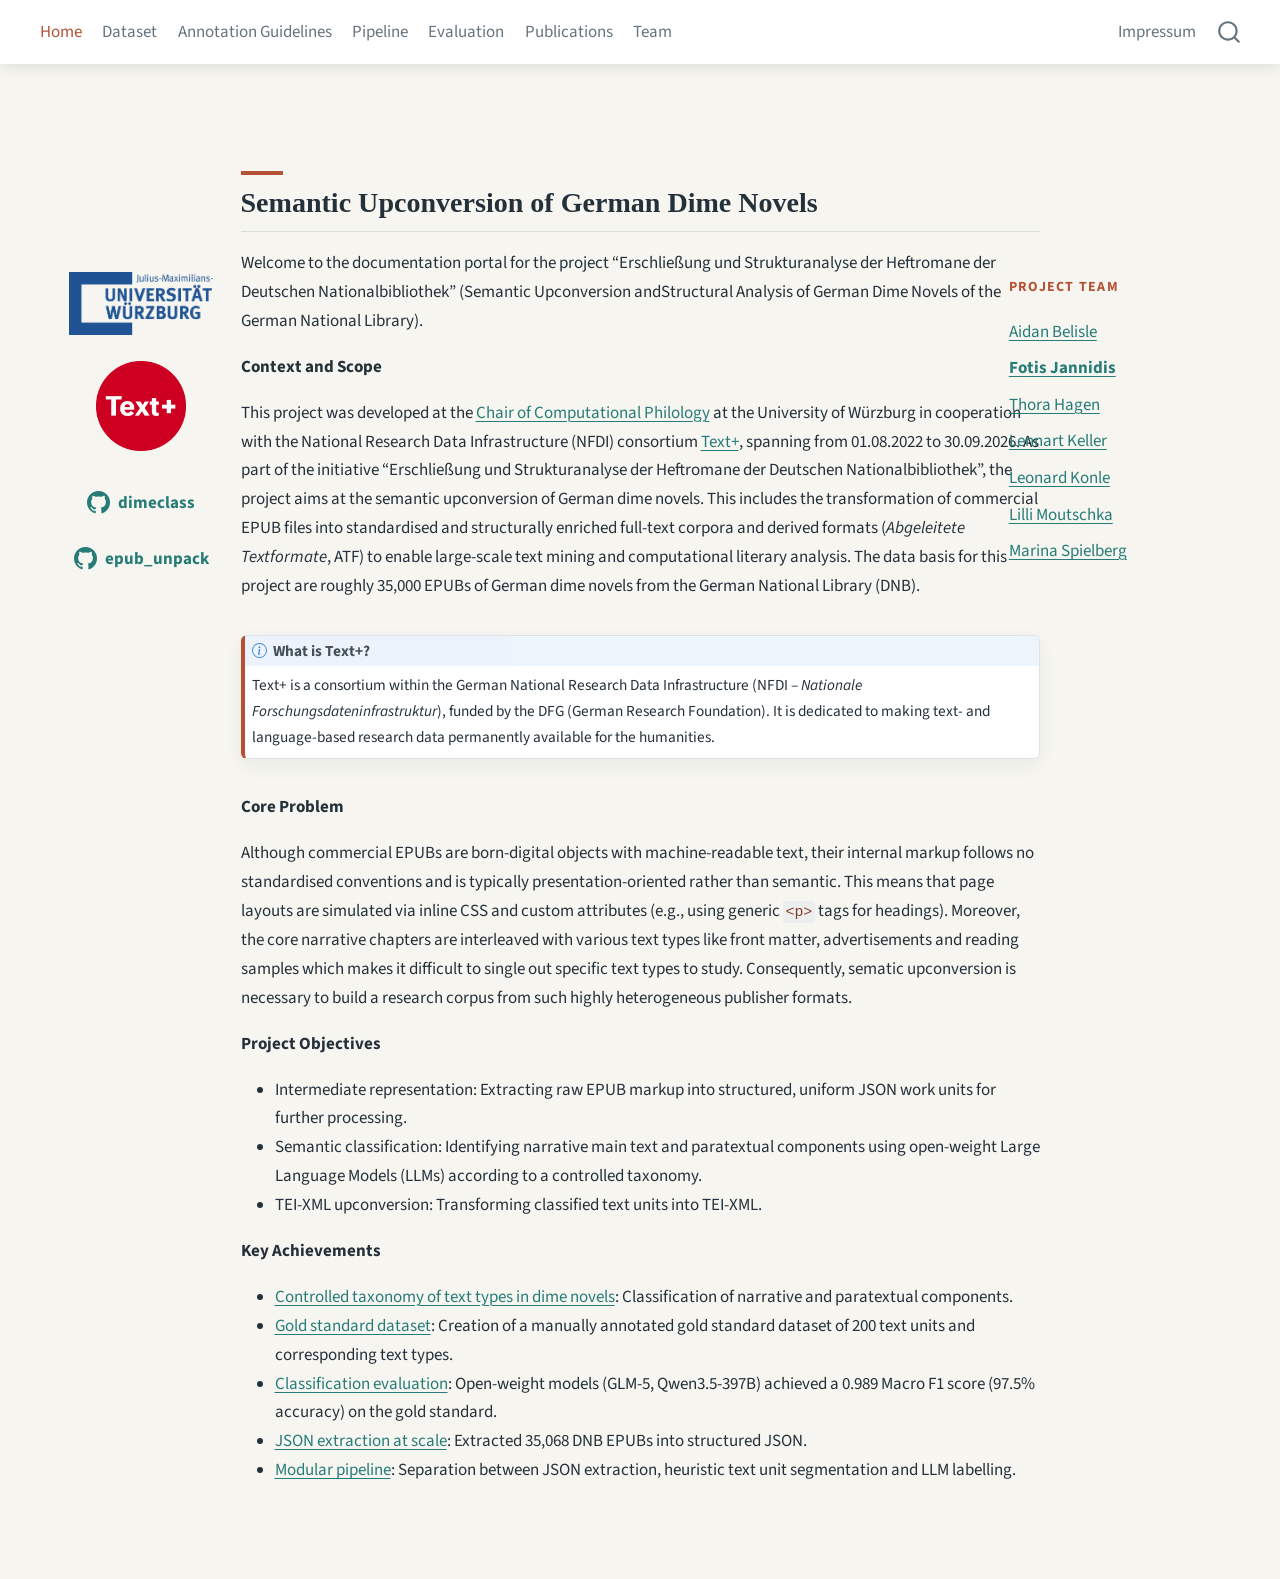
==== commit 5e31b0ef: "update website text" ====
--- a/docs/index.html
+++ b/docs/index.html
@@ -145,7 +145,7 @@
 <div class="columns index-page">
 <div class="column" style="width:20%;">
 <div class="index-brand-rail">
-<p><a href="https://www.uni-wuerzburg.de"><img src="images/unilogo4cohne.png" class="img-fluid" style="width:80.0%"></a></p>
+<p><a href="https://www.uni-wuerzburg.de"><img src="images/university-wuerzburg-logo.png" class="img-fluid" style="width:80.0%"></a></p>
 <p><a href="https://www.text-plus.org"><img src="images/textplus_logo_RGB.png" class="img-fluid" style="width:50.0%"></a></p>
 <div class="repository-links">
 <p><a class="repository-link" href="https://github.com/cophi-wue/dimeclass" aria-label="dimeclass GitHub repository" title="dimeclass GitHub repository"><i class="bi bi-github" aria-hidden="true"></i><span>dimeclass</span></a></p>
@@ -155,7 +155,7 @@
 </div><div class="column index-main-column" style="width:55%;">
 <section id="semantic-upconversion-of-german-dime-novels" class="level2">
 <h2 class="anchored" data-anchor-id="semantic-upconversion-of-german-dime-novels">Semantic Upconversion of German Dime Novels</h2>
-<p>Welcome to the documentation portal for the project “Erschließung und Strukturanalyse der Heftromane der Deutschen Nationalbibliothek” (Structural Analysis of German Dime Novels of the German National Library).</p>
+<p>Welcome to the documentation portal for the project “Erschließung und Strukturanalyse der Heftromane der Deutschen Nationalbibliothek” (Semantic Upconversion andStructural Analysis of German Dime Novels of the German National Library).</p>
 <p><strong>Context and Scope</strong></p>
 <p>This project was developed at the <a href="https://www.germanistik.uni-wuerzburg.de/computerphilologie/">Chair of Computational Philology</a> at the University of Würzburg in cooperation with the National Research Data Infrastructure (NFDI) consortium <a href="https://text-plus.org/">Text+</a>, spanning from 01.08.2022 to 30.09.2026. As part of the initiative “Erschließung und Strukturanalyse der Heftromane der Deutschen Nationalbibliothek”, the project aims at the semantic upconversion of German dime novels. This includes the transformation of commercial EPUB files into standardised and structurally enriched full-text corpora and derived formats (<em>Abgeleitete Textformate</em>, ATF) to enable large-scale text mining and computational literary analysis. The data basis for this project are roughly 35,000 EPUBs of German dime novels from the German National Library (DNB).</p>
 <div class="callout callout-style-default callout-note callout-titled">
--- a/docs/styles.css
+++ b/docs/styles.css
@@ -580,4 +580,5 @@
     min-width: 0;
     font-size: 0.9rem;
   }
-}
+
+}
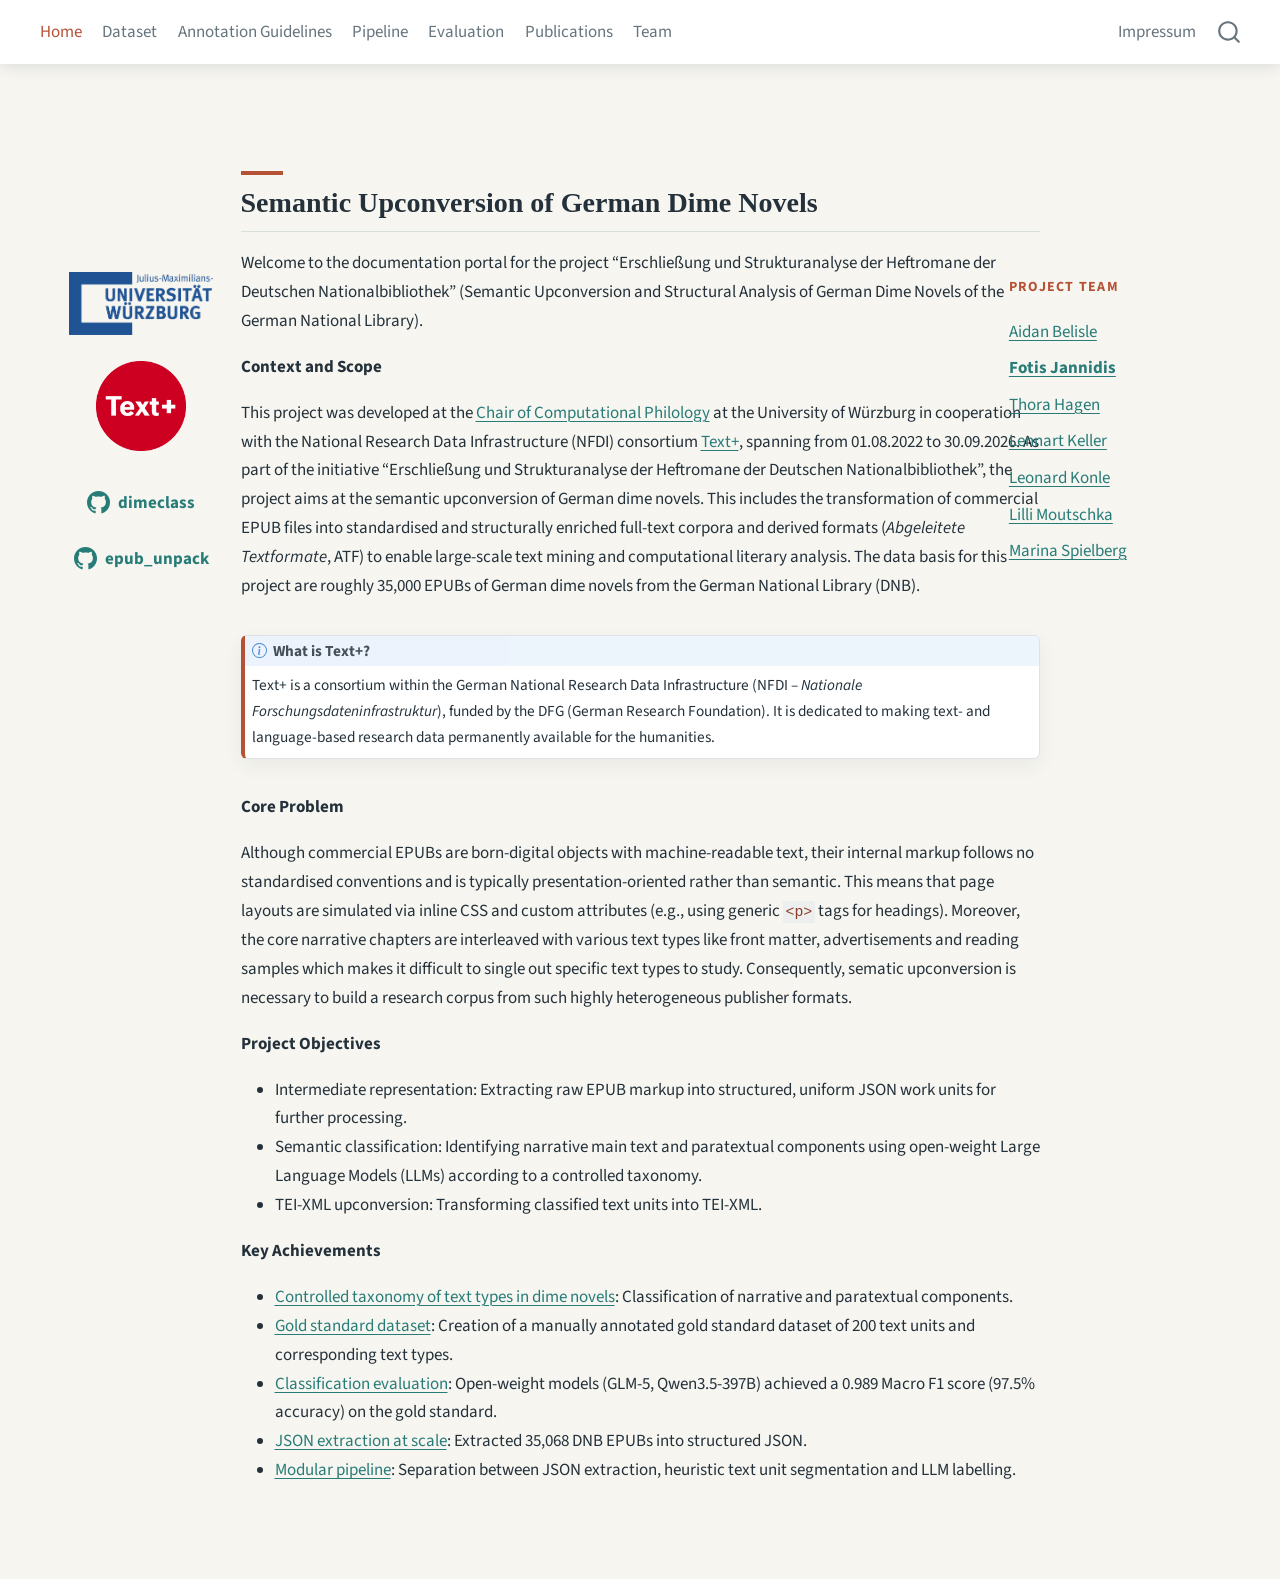
==== commit 8283ed0c: "fix homepage typo" ====
--- a/docs/index.html
+++ b/docs/index.html
@@ -155,7 +155,7 @@
 </div><div class="column index-main-column" style="width:55%;">
 <section id="semantic-upconversion-of-german-dime-novels" class="level2">
 <h2 class="anchored" data-anchor-id="semantic-upconversion-of-german-dime-novels">Semantic Upconversion of German Dime Novels</h2>
-<p>Welcome to the documentation portal for the project “Erschließung und Strukturanalyse der Heftromane der Deutschen Nationalbibliothek” (Semantic Upconversion andStructural Analysis of German Dime Novels of the German National Library).</p>
+<p>Welcome to the documentation portal for the project “Erschließung und Strukturanalyse der Heftromane der Deutschen Nationalbibliothek” (Semantic Upconversion and Structural Analysis of German Dime Novels of the German National Library).</p>
 <p><strong>Context and Scope</strong></p>
 <p>This project was developed at the <a href="https://www.germanistik.uni-wuerzburg.de/computerphilologie/">Chair of Computational Philology</a> at the University of Würzburg in cooperation with the National Research Data Infrastructure (NFDI) consortium <a href="https://text-plus.org/">Text+</a>, spanning from 01.08.2022 to 30.09.2026. As part of the initiative “Erschließung und Strukturanalyse der Heftromane der Deutschen Nationalbibliothek”, the project aims at the semantic upconversion of German dime novels. This includes the transformation of commercial EPUB files into standardised and structurally enriched full-text corpora and derived formats (<em>Abgeleitete Textformate</em>, ATF) to enable large-scale text mining and computational literary analysis. The data basis for this project are roughly 35,000 EPUBs of German dime novels from the German National Library (DNB).</p>
 <div class="callout callout-style-default callout-note callout-titled">
